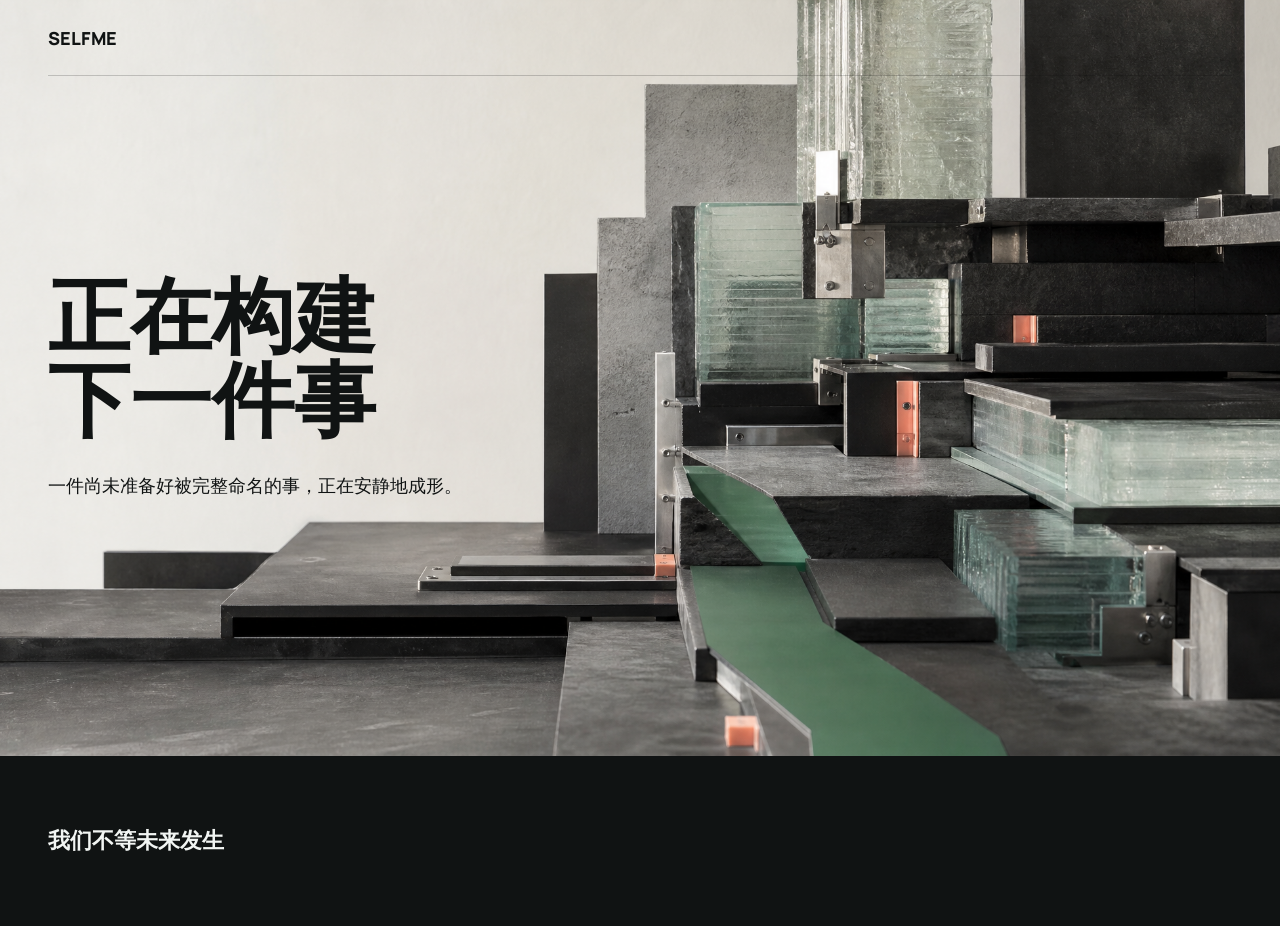
==== index.html @ 05480973 "chore: replace legacy site with construction page" ====
<!doctype html>
<html lang="zh-CN">
<head>
  <meta charset="utf-8">
  <meta name="viewport" content="width=device-width, initial-scale=1">
  <meta name="theme-color" content="#101313">
  <meta name="description" content="SelfMe is in motion.">
  <title>SELFME</title>
  <link rel="icon" type="image/svg+xml" href="favicon.svg">
  <link rel="preconnect" href="https://fonts.googleapis.com">
  <link rel="preconnect" href="https://fonts.gstatic.com" crossorigin>
  <link href="https://fonts.googleapis.com/css2?family=IBM+Plex+Mono:wght@400;500&amp;family=Manrope:wght@400;500;600;700;800&amp;display=swap" rel="stylesheet">
  <link rel="stylesheet" href="style.css">
</head>
<body>
  <main>
    <section class="hero" aria-labelledby="hero-title">
      <img class="hero-visual" src="assets/selfme-engineered-field.png" alt="" aria-hidden="true" fetchpriority="high">

      <header class="site-header">
        <a class="wordmark" href="/" aria-label="SelfMe 首页">SELFME</a>
      </header>

      <div class="hero-copy">
        <h1 id="hero-title">正在构建<br>下一件事</h1>
        <p class="statement">一件尚未准备好被完整命名的事，正在安静地成形。</p>
      </div>
    </section>

    <section class="continuation" aria-label="状态说明">
      <p>我们不等未来发生</p>
    </section>
  </main>
</body>
</html>
---- style.css ----
:root {
  --ink: #101313;
  --paper: #f2f5f3;
  --green: #20a67a;
  --coral: #ef654a;
  --line-dark: rgba(16, 19, 19, 0.2);
}

* {
  box-sizing: border-box;
}

html {
  background: var(--paper);
  scroll-behavior: smooth;
}

body {
  min-width: 320px;
  margin: 0;
  color: var(--ink);
  background: var(--paper);
  font-family: "Manrope", "PingFang SC", "Hiragino Sans GB", "Microsoft YaHei", system-ui, sans-serif;
  letter-spacing: 0;
}

a {
  color: inherit;
  text-decoration: none;
}

a:focus-visible {
  outline: 2px solid var(--green);
  outline-offset: 4px;
}

.hero {
  position: relative;
  isolation: isolate;
  display: grid;
  grid-template-rows: auto 1fr;
  min-height: 84svh;
  overflow: hidden;
  background: var(--paper);
}

.hero-visual {
  position: absolute;
  z-index: -1;
  inset: 0;
  width: 100%;
  height: 100%;
  object-fit: cover;
  object-position: center;
}

.site-header,
.hero-copy {
  width: min(1440px, calc(100% - 96px));
  margin: 0 auto;
}

.site-header {
  display: flex;
  align-items: center;
  justify-content: space-between;
  gap: 24px;
  min-height: 76px;
  border-bottom: 1px solid var(--line-dark);
}

.wordmark {
  font-size: 18px;
  font-weight: 800;
  line-height: 1;
  letter-spacing: 0;
}

.continuation {
  font-family: "IBM Plex Mono", "SFMono-Regular", Consolas, monospace;
  font-size: 11px;
  font-weight: 500;
  line-height: 1.4;
  letter-spacing: 0;
}

.hero-copy {
  align-self: center;
  width: min(580px, calc(100% - 96px));
  margin: 0;
  margin-left: max(48px, calc((100% - 1440px) / 2));
  padding: 72px 0 52px;
  transform: translateY(-40px);
}

h1 {
  max-width: 660px;
  margin: 0;
  font-size: 82px;
  font-weight: 800;
  line-height: 1.03;
  letter-spacing: 0;
}

.statement {
  max-width: 560px;
  margin: 30px 0 0;
  font-size: 18px;
  font-weight: 500;
  line-height: 1.65;
  white-space: nowrap;
}

.continuation {
  display: flex;
  align-items: center;
  width: 100%;
  min-height: 170px;
  padding: 38px max(48px, calc((100% - 1440px) / 2));
  color: var(--paper);
  background: var(--ink);
}

.continuation p {
  margin: 0;
}

.continuation p:last-child {
  max-width: 420px;
  font-family: "Manrope", "PingFang SC", "Hiragino Sans GB", "Microsoft YaHei", system-ui, sans-serif;
  font-size: 22px;
  font-weight: 600;
  line-height: 1.35;
}

@media (max-width: 920px) {
  .site-header,
  .hero-copy {
    width: min(100% - 56px, 1440px);
  }

  .hero-copy {
    width: min(580px, calc(100% - 56px));
    margin-left: 28px;
    transform: translateY(-32px);
  }

  .statement {
    max-width: 420px;
    white-space: normal;
  }

  h1 {
    font-size: 64px;
  }
}

@media (max-width: 640px) {
  .hero {
    min-height: 82svh;
  }

  .hero-visual {
    object-position: 22% center;
  }

  .site-header,
  .hero-copy {
    width: min(100% - 40px, 1440px);
  }

  .site-header {
    min-height: 64px;
  }

  .wordmark {
    font-size: 16px;
  }

  .continuation {
    font-size: 10px;
  }

  .hero-copy {
    width: calc(100% - 40px);
    margin-left: 20px;
    padding: 44px 0 36px;
    transform: translateY(-24px);
  }

  h1 {
    font-size: 47px;
    line-height: 1.08;
  }

  .statement {
    max-width: 250px;
    margin-top: 22px;
    font-size: 16px;
    line-height: 1.65;
  }

  .continuation {
    min-height: 142px;
    padding: 28px 20px;
  }

  .continuation p:last-child {
    font-size: 19px;
  }

}

@media (prefers-reduced-motion: reduce) {
  html {
    scroll-behavior: auto;
  }
}
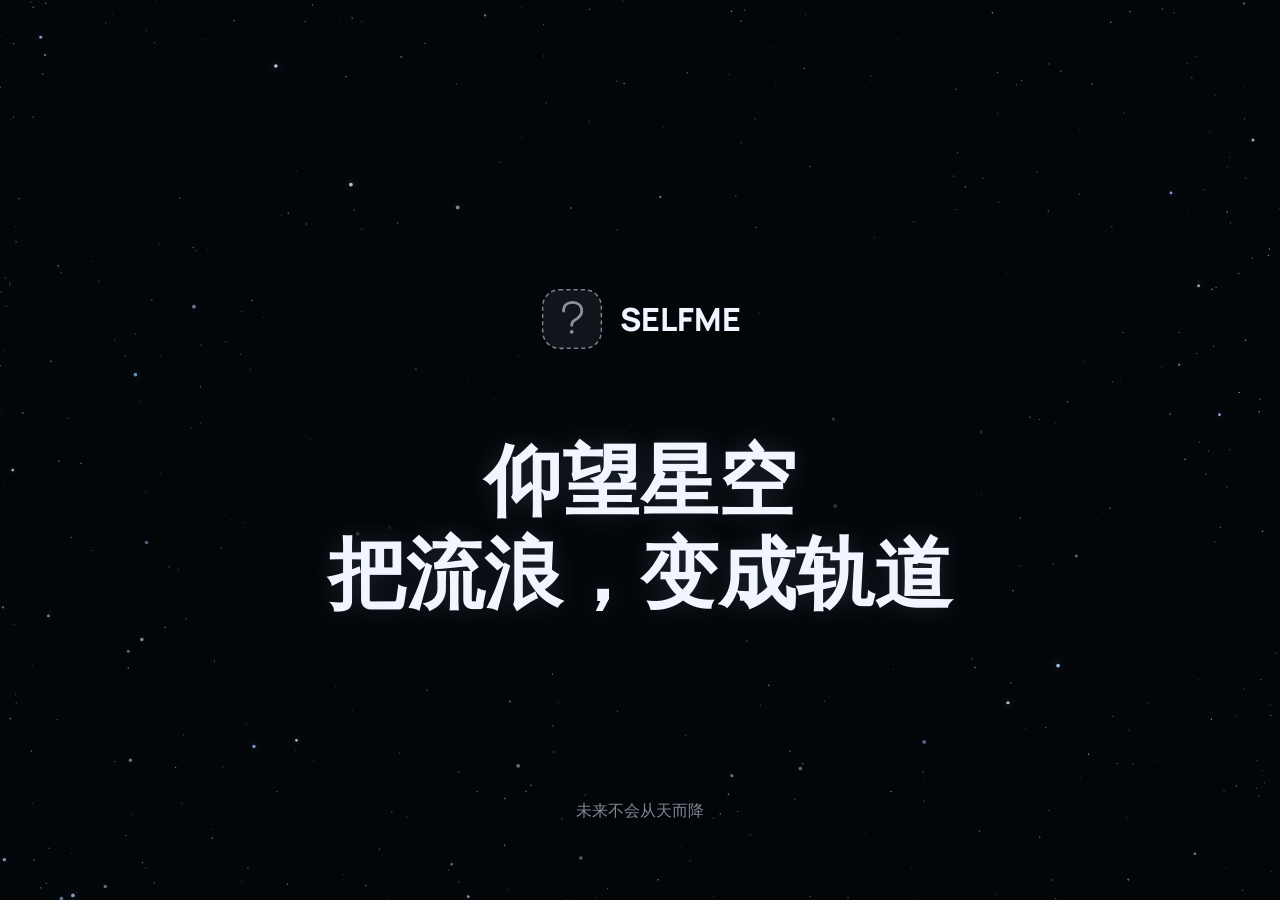
==== commit 973a6256: "Refresh SelfMe starfield landing page" ====
--- a/index.html
+++ b/index.html
@@ -3,8 +3,8 @@
 <head>
   <meta charset="utf-8">
   <meta name="viewport" content="width=device-width, initial-scale=1">
-  <meta name="theme-color" content="#101313">
-  <meta name="description" content="SelfMe is in motion.">
+  <meta name="theme-color" content="#030609">
+  <meta name="description" content="SelfMe is building what comes next.">
   <title>SELFME</title>
   <link rel="icon" type="image/svg+xml" href="favicon.svg">
   <link rel="preconnect" href="https://fonts.googleapis.com">
@@ -13,23 +13,27 @@
   <link rel="stylesheet" href="style.css">
 </head>
 <body>
-  <main>
+  <main class="space-page">
+    <div class="space-scene" aria-hidden="true">
+      <canvas class="star-canvas"></canvas>
+    </div>
+
     <section class="hero" aria-labelledby="hero-title">
-      <img class="hero-visual" src="assets/selfme-engineered-field.png" alt="" aria-hidden="true" fetchpriority="high">
+      <div class="hero-copy">
+        <div class="brand-lockup">
+          <img class="brand-mark" src="assets/selfme-logo.svg" alt="" aria-hidden="true">
+          <span>SELFME</span>
+        </div>
 
-      <header class="site-header">
-        <a class="wordmark" href="/" aria-label="SelfMe 首页">SELFME</a>
-      </header>
-
-      <div class="hero-copy">
-        <h1 id="hero-title">正在构建<br>下一件事</h1>
-        <p class="statement">一件尚未准备好被完整命名的事，正在安静地成形。</p>
+        <h1 id="hero-title">
+          <span>仰望星空</span>
+          <span>把流浪，变成轨道</span>
+        </h1>
       </div>
-    </section>
-
-    <section class="continuation" aria-label="状态说明">
-      <p>我们不等未来发生</p>
+      <p class="statement">未来不会从天而降</p>
     </section>
   </main>
+
+  <script src="script.js" defer></script>
 </body>
 </html>
--- a/style.css
+++ b/style.css
@@ -1,218 +1,195 @@
 :root {
-  --ink: #101313;
-  --paper: #f2f5f3;
-  --green: #20a67a;
-  --coral: #ef654a;
-  --line-dark: rgba(16, 19, 19, 0.2);
+  color-scheme: dark;
+  --space: #030609;
+  --starlight: #f0f5ff;
+  --copy: rgba(233, 241, 255, 0.82);
+  --soft-copy: rgba(214, 228, 248, 0.58);
 }
 
 * {
   box-sizing: border-box;
 }
 
+html,
+body {
+  min-height: 100%;
+}
+
 html {
-  background: var(--paper);
-  scroll-behavior: smooth;
+  background: var(--space);
 }
 
 body {
   min-width: 320px;
   margin: 0;
-  color: var(--ink);
-  background: var(--paper);
+  overflow: hidden;
+  color: var(--starlight);
+  background: var(--space);
   font-family: "Manrope", "PingFang SC", "Hiragino Sans GB", "Microsoft YaHei", system-ui, sans-serif;
   letter-spacing: 0;
+  -webkit-touch-callout: none;
+  -webkit-user-select: none;
+  user-select: none;
 }
 
-a {
-  color: inherit;
-  text-decoration: none;
+.space-page {
+  position: relative;
+  isolation: isolate;
+  display: grid;
+  min-height: 100svh;
+  min-height: 100dvh;
+  overflow: hidden;
+  background: var(--space);
 }
 
-a:focus-visible {
-  outline: 2px solid var(--green);
-  outline-offset: 4px;
+.space-scene {
+  position: absolute;
+  z-index: 0;
+  inset: 0;
+  overflow: hidden;
+  pointer-events: none;
+  background: var(--space);
+}
+
+.star-canvas {
+  position: absolute;
+  inset: 0;
+  width: 100%;
+  height: 100%;
+}
+
+.star-canvas {
+  display: block;
 }
 
 .hero {
   position: relative;
-  isolation: isolate;
+  z-index: 1;
   display: grid;
-  grid-template-rows: auto 1fr;
-  min-height: 84svh;
-  overflow: hidden;
-  background: var(--paper);
+  place-items: center;
+  width: 100%;
+  min-height: 100svh;
+  min-height: 100dvh;
+  padding: 40px 48px;
 }
 
-.hero-visual {
-  position: absolute;
-  z-index: -1;
-  inset: 0;
-  width: 100%;
-  height: 100%;
-  object-fit: cover;
-  object-position: center;
+.hero-copy {
+  width: min(100%, 900px);
+  padding: 0;
+  text-align: center;
 }
 
-.site-header,
-.hero-copy {
-  width: min(1440px, calc(100% - 96px));
-  margin: 0 auto;
-}
-
-.site-header {
-  display: flex;
+.brand-lockup {
+  display: inline-flex;
   align-items: center;
-  justify-content: space-between;
-  gap: 24px;
-  min-height: 76px;
-  border-bottom: 1px solid var(--line-dark);
-}
-
-.wordmark {
-  font-size: 18px;
+  gap: 16px;
+  margin-bottom: 86px;
+  color: var(--starlight);
+  font-size: 32px;
   font-weight: 800;
   line-height: 1;
   letter-spacing: 0;
 }
 
-.continuation {
-  font-family: "IBM Plex Mono", "SFMono-Regular", Consolas, monospace;
-  font-size: 11px;
-  font-weight: 500;
-  line-height: 1.4;
-  letter-spacing: 0;
-}
-
-.hero-copy {
-  align-self: center;
-  width: min(580px, calc(100% - 96px));
-  margin: 0;
-  margin-left: max(48px, calc((100% - 1440px) / 2));
-  padding: 72px 0 52px;
-  transform: translateY(-40px);
+.brand-mark {
+  display: block;
+  width: 64px;
+  height: auto;
+  -webkit-user-drag: none;
 }
 
 h1 {
-  max-width: 660px;
   margin: 0;
-  font-size: 82px;
-  font-weight: 800;
-  line-height: 1.03;
+  color: var(--starlight);
+  font-size: 78px;
+  font-weight: 700;
+  line-height: 1.07;
   letter-spacing: 0;
+  text-wrap: balance;
+  text-shadow: 0 0 24px rgba(185, 214, 255, 0.16);
+}
+
+h1 span {
+  display: block;
+}
+
+h1 span + span {
+  margin-top: 10px;
 }
 
 .statement {
-  max-width: 560px;
-  margin: 30px 0 0;
-  font-size: 18px;
+  position: absolute;
+  right: 48px;
+  bottom: calc(78px + env(safe-area-inset-bottom, 0px));
+  left: 48px;
+  margin: 0;
+  color: var(--soft-copy);
+  font-size: 16px;
   font-weight: 500;
-  line-height: 1.65;
-  white-space: nowrap;
-}
-
-.continuation {
-  display: flex;
-  align-items: center;
-  width: 100%;
-  min-height: 170px;
-  padding: 38px max(48px, calc((100% - 1440px) / 2));
-  color: var(--paper);
-  background: var(--ink);
-}
-
-.continuation p {
-  margin: 0;
-}
-
-.continuation p:last-child {
-  max-width: 420px;
-  font-family: "Manrope", "PingFang SC", "Hiragino Sans GB", "Microsoft YaHei", system-ui, sans-serif;
-  font-size: 22px;
-  font-weight: 600;
-  line-height: 1.35;
+  line-height: 1.5;
+  letter-spacing: 0;
+  text-align: center;
 }
 
 @media (max-width: 920px) {
-  .site-header,
-  .hero-copy {
-    width: min(100% - 56px, 1440px);
+  .hero {
+    padding: 36px 28px;
   }
 
-  .hero-copy {
-    width: min(580px, calc(100% - 56px));
-    margin-left: 28px;
-    transform: translateY(-32px);
+  .brand-lockup {
+    gap: 14px;
+    margin-bottom: 72px;
+    font-size: 29px;
   }
 
-  .statement {
-    max-width: 420px;
-    white-space: normal;
+  .brand-mark {
+    width: 60px;
   }
 
   h1 {
     font-size: 64px;
   }
+
+  .statement {
+    right: 28px;
+    bottom: calc(60px + env(safe-area-inset-bottom, 0px));
+    left: 28px;
+  }
 }
 
 @media (max-width: 640px) {
   .hero {
-    min-height: 82svh;
-  }
-
-  .hero-visual {
-    object-position: 22% center;
-  }
-
-  .site-header,
-  .hero-copy {
-    width: min(100% - 40px, 1440px);
-  }
-
-  .site-header {
-    min-height: 64px;
-  }
-
-  .wordmark {
-    font-size: 16px;
-  }
-
-  .continuation {
-    font-size: 10px;
+    padding: 28px 20px;
   }
 
   .hero-copy {
-    width: calc(100% - 40px);
-    margin-left: 20px;
-    padding: 44px 0 36px;
-    transform: translateY(-24px);
+    padding: 0;
+  }
+
+  .brand-lockup {
+    gap: 13px;
+    margin-bottom: 58px;
+    font-size: 26px;
+  }
+
+  .brand-mark {
+    width: 54px;
   }
 
   h1 {
-    font-size: 47px;
-    line-height: 1.08;
+    font-size: 46px;
+    line-height: 1.12;
+  }
+
+  h1 span + span {
+    margin-top: 12px;
   }
 
   .statement {
-    max-width: 250px;
-    margin-top: 22px;
-    font-size: 16px;
-    line-height: 1.65;
-  }
-
-  .continuation {
-    min-height: 142px;
-    padding: 28px 20px;
-  }
-
-  .continuation p:last-child {
-    font-size: 19px;
+    right: 20px;
+    bottom: calc(34px + env(safe-area-inset-bottom, 0px));
+    left: 20px;
+    font-size: 15px;
   }
 
 }
-
-@media (prefers-reduced-motion: reduce) {
-  html {
-    scroll-behavior: auto;
-  }
-}
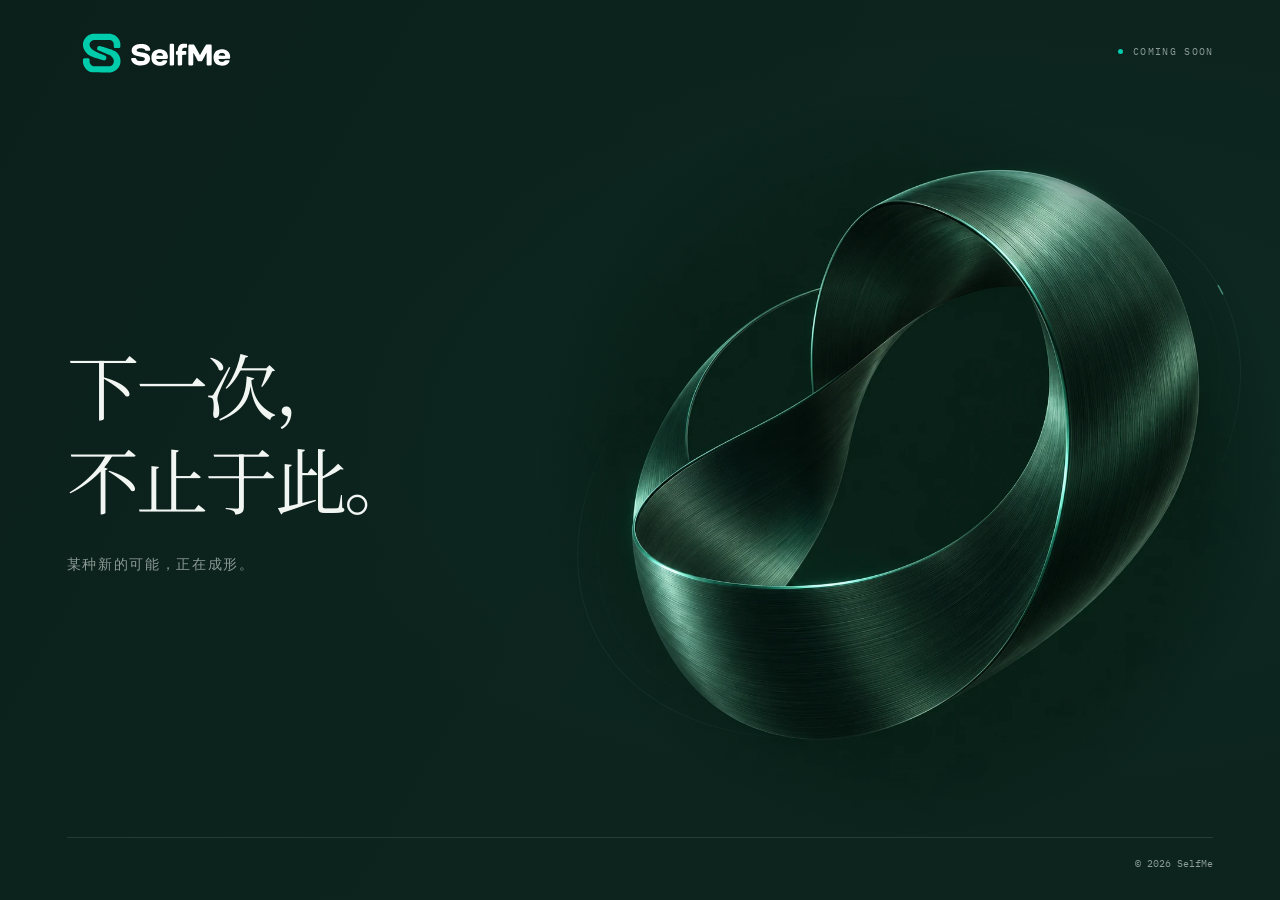
==== commit 2d75a52e: "Redesign SelfMe teaser and streamline public assets" ====
--- a/index.html
+++ b/index.html
@@ -2,36 +2,69 @@
 <html lang="zh-CN">
 <head>
   <meta charset="utf-8">
-  <meta name="viewport" content="width=device-width, initial-scale=1">
-  <meta name="theme-color" content="#030609">
-  <meta name="description" content="SelfMe is building what comes next.">
-  <title>SELFME</title>
-  <link rel="icon" type="image/svg+xml" href="favicon.svg">
+  <meta name="viewport" content="width=device-width, initial-scale=1, viewport-fit=cover">
+  <meta name="theme-color" content="#0D241E">
+  <meta name="color-scheme" content="dark">
+  <meta name="description" content="下一次，不止于此。某种新的可能，正在成形。SelfMe，即将发生。">
+  <title>SelfMe · 下一次，不止于此</title>
+  <link rel="canonical" href="https://selfme.ai/">
+  <link rel="icon" href="assets/favicon.svg" type="image/svg+xml">
+  <link rel="icon" href="assets/favicon.ico" sizes="any">
+  <link rel="apple-touch-icon" href="assets/apple-touch-icon.png">
+  <link rel="mask-icon" href="assets/safari-pinned-tab.svg" color="#008C77">
+  <link rel="manifest" href="site.webmanifest">
+  <meta property="og:type" content="website">
+  <meta property="og:site_name" content="SelfMe">
+  <meta property="og:title" content="SelfMe · 下一次，不止于此">
+  <meta property="og:description" content="某种新的可能，正在成形。">
+  <meta property="og:url" content="https://selfme.ai/">
+  <meta property="og:image" content="https://selfme.ai/assets/selfme-og-dark.png">
+  <meta property="og:image:width" content="1200">
+  <meta property="og:image:height" content="630">
+  <meta property="og:image:alt" content="SelfMe">
+  <meta name="twitter:card" content="summary_large_image">
+  <meta name="twitter:title" content="SelfMe · 下一次，不止于此">
+  <meta name="twitter:description" content="某种新的可能，正在成形。">
+  <meta name="twitter:image" content="https://selfme.ai/assets/selfme-og-dark.png">
   <link rel="preconnect" href="https://fonts.googleapis.com">
   <link rel="preconnect" href="https://fonts.gstatic.com" crossorigin>
-  <link href="https://fonts.googleapis.com/css2?family=IBM+Plex+Mono:wght@400;500&amp;family=Manrope:wght@400;500;600;700;800&amp;display=swap" rel="stylesheet">
+  <link href="https://fonts.googleapis.com/css2?family=IBM+Plex+Mono:wght@400;500&amp;family=Noto+Serif+SC:wght@400;500&amp;display=swap" rel="stylesheet">
+  <link rel="preload" href="assets/evolution-loop.webp" as="image" fetchpriority="high">
   <link rel="stylesheet" href="style.css">
 </head>
 <body>
-  <main class="space-page">
-    <div class="space-scene" aria-hidden="true">
-      <canvas class="star-canvas"></canvas>
-    </div>
+  <main class="teaser">
+    <header class="page-header">
+      <img class="brand-lockup" src="assets/selfme-logo-wordmark-dark.svg" width="2172" height="724" alt="SelfMe">
+      <p class="status"><span class="status-dot" aria-hidden="true"></span><span lang="en">COMING SOON</span></p>
+    </header>
 
-    <section class="hero" aria-labelledby="hero-title">
+    <section class="hero" aria-labelledby="hero-title" aria-describedby="hero-description">
       <div class="hero-copy">
-        <div class="brand-lockup">
-          <img class="brand-mark" src="assets/selfme-logo.svg" alt="" aria-hidden="true">
-          <span>SELFME</span>
+        <h1 id="hero-title">
+          <span class="headline-line">下一次，</span>
+          <span class="headline-line">不止于此。</span>
+        </h1>
+        <p class="hero-description" id="hero-description">某种新的可能，正在成形。</p>
+      </div>
+
+      <div class="visual" aria-hidden="true">
+        <div class="visual-reveal">
+          <svg class="orbit-guides" viewBox="0 0 800 800" fill="none">
+            <ellipse class="orbit-guide" cx="400" cy="400" rx="365" ry="245" transform="rotate(-30 400 400)"></ellipse>
+            <ellipse class="orbit-guide orbit-guide-inner" cx="400" cy="400" rx="345" ry="220" transform="rotate(-30 400 400)"></ellipse>
+            <ellipse class="orbit-trace" cx="400" cy="400" rx="365" ry="245" transform="rotate(-30 400 400)" pathLength="100"></ellipse>
+          </svg>
+          <div class="visual-parallax">
+            <img class="loop-art" src="assets/evolution-loop.webp" width="1254" height="1254" alt="" decoding="async" fetchpriority="high">
+          </div>
         </div>
+      </div>
+    </section>
 
-        <h1 id="hero-title">
-          <span>仰望星空</span>
-          <span>把流浪，变成轨道</span>
-        </h1>
-      </div>
-      <p class="statement">未来不会从天而降</p>
-    </section>
+    <footer class="page-footer">
+      <p class="footer-signature" lang="en">© <span id="year">2026</span> SelfMe</p>
+    </footer>
   </main>
 
   <script src="script.js" defer></script>
--- a/style.css
+++ b/style.css
@@ -1,9 +1,13 @@
 :root {
   color-scheme: dark;
-  --space: #030609;
-  --starlight: #f0f5ff;
-  --copy: rgba(233, 241, 255, 0.82);
-  --soft-copy: rgba(214, 228, 248, 0.58);
+  --evergreen: #0d241e;
+  --jade: #00ccac;
+  --paper: #f2f6f3;
+  --muted: rgba(231, 242, 235, 0.58);
+  --hairline: rgba(205, 235, 218, 0.12);
+  --gutter: clamp(22px, 5.2vw, 88px);
+  --parallax-x: 0px;
+  --parallax-y: 0px;
 }
 
 * {
@@ -12,184 +16,323 @@
 
 html,
 body {
-  min-height: 100%;
-}
-
-html {
-  background: var(--space);
-}
-
-body {
-  min-width: 320px;
+  width: 100%;
+  height: 100%;
   margin: 0;
   overflow: hidden;
-  color: var(--starlight);
-  background: var(--space);
-  font-family: "Manrope", "PingFang SC", "Hiragino Sans GB", "Microsoft YaHei", system-ui, sans-serif;
-  letter-spacing: 0;
-  -webkit-touch-callout: none;
-  -webkit-user-select: none;
-  user-select: none;
-}
-
-.space-page {
+  background: var(--evergreen);
+}
+
+body {
+  color: var(--paper);
+  font-family: "PingFang SC", "Hiragino Sans GB", "Microsoft YaHei", sans-serif;
+  -webkit-font-smoothing: antialiased;
+}
+
+.teaser {
   position: relative;
   isolation: isolate;
   display: grid;
-  min-height: 100svh;
-  min-height: 100dvh;
+  grid-template-columns: minmax(0, 1fr);
+  grid-template-rows: auto minmax(0, 1fr) auto;
+  row-gap: 14px;
+  width: 100%;
+  height: 100vh;
+  height: 100svh;
+  height: 100dvh;
+  padding: max(22px, env(safe-area-inset-top, 0px)) max(var(--gutter), env(safe-area-inset-right, 0px)) calc(28px + env(safe-area-inset-bottom, 0px)) max(var(--gutter), env(safe-area-inset-left, 0px));
   overflow: hidden;
-  background: var(--space);
-}
-
-.space-scene {
+  background: var(--evergreen);
+}
+
+.teaser::before {
   position: absolute;
-  z-index: 0;
+  z-index: -1;
   inset: 0;
-  overflow: hidden;
+  background: radial-gradient(ellipse at 76% 46%, rgba(0, 204, 172, 0.035), transparent 58%), linear-gradient(120deg, rgba(4, 15, 11, 0.2), transparent 60%);
+  content: "";
   pointer-events: none;
-  background: var(--space);
-}
-
-.star-canvas {
-  position: absolute;
-  inset: 0;
-  width: 100%;
-  height: 100%;
-}
-
-.star-canvas {
+}
+
+.page-header,
+.page-footer {
+  position: relative;
+  z-index: 2;
+  display: flex;
+  align-items: center;
+  justify-content: space-between;
+  width: 100%;
+  max-width: 1440px;
+  margin-inline: auto;
+}
+
+.page-header {
+  animation: reveal 900ms ease both;
+}
+
+.brand-lockup {
   display: block;
+  width: 178px;
+  height: auto;
+  flex-shrink: 0;
+}
+
+.status {
+  display: flex;
+  align-items: center;
+  gap: 10px;
+  margin: 0;
+  color: var(--muted);
+  font-family: "IBM Plex Mono", monospace;
+  font-size: 10px;
+  font-weight: 400;
+  letter-spacing: 0.13em;
+  white-space: nowrap;
+}
+
+.status-dot {
+  width: 5px;
+  height: 5px;
+  border-radius: 50%;
+  background: var(--jade);
 }
 
 .hero {
   position: relative;
-  z-index: 1;
   display: grid;
-  place-items: center;
-  width: 100%;
-  min-height: 100svh;
-  min-height: 100dvh;
-  padding: 40px 48px;
+  grid-template-columns: minmax(0, 0.94fr) minmax(0, 1.06fr);
+  align-items: center;
+  width: 100%;
+  max-width: 1440px;
+  min-height: 0;
+  margin-inline: auto;
 }
 
 .hero-copy {
-  width: min(100%, 900px);
-  padding: 0;
-  text-align: center;
-}
-
-.brand-lockup {
-  display: inline-flex;
-  align-items: center;
-  gap: 16px;
-  margin-bottom: 86px;
-  color: var(--starlight);
-  font-size: 32px;
-  font-weight: 800;
-  line-height: 1;
-  letter-spacing: 0;
-}
-
-.brand-mark {
-  display: block;
-  width: 64px;
-  height: auto;
-  -webkit-user-drag: none;
+  position: relative;
+  z-index: 2;
+  min-width: 0;
+  padding-bottom: 14px;
 }
 
 h1 {
   margin: 0;
-  color: var(--starlight);
-  font-size: 78px;
-  font-weight: 700;
-  line-height: 1.07;
-  letter-spacing: 0;
-  text-wrap: balance;
-  text-shadow: 0 0 24px rgba(185, 214, 255, 0.16);
-}
-
-h1 span {
+  font-family: "Noto Serif SC", "Songti SC", "STSong", serif;
+  font-size: clamp(48px, 5.65vw, 88px);
+  font-weight: 400;
+  line-height: 1.3;
+  letter-spacing: -0.035em;
+}
+
+.headline-line {
   display: block;
-}
-
-h1 span + span {
-  margin-top: 10px;
-}
-
-.statement {
+  white-space: nowrap;
+  animation: copy-reveal 1100ms cubic-bezier(0.22, 1, 0.36, 1) both;
+}
+
+.headline-line:first-child {
+  animation-delay: 120ms;
+}
+
+.headline-line + .headline-line {
+  animation-delay: 260ms;
+}
+
+.hero-description {
+  margin: 27px 0 0;
+  color: var(--muted);
+  font-size: clamp(14px, 1.1vw, 17px);
+  font-weight: 400;
+  line-height: 1.8;
+  letter-spacing: 0.12em;
+  animation: copy-reveal 1100ms 460ms cubic-bezier(0.22, 1, 0.36, 1) both;
+}
+
+.visual {
+  position: relative;
+  justify-self: center;
+  width: min(58vw, 82vh, 800px);
+  width: min(58vw, 82dvh, 800px);
+  height: min(58vw, 82vh, 800px);
+  height: min(58vw, 82dvh, 800px);
+  max-height: 100%;
+  min-height: 0;
+  pointer-events: none;
+}
+
+.visual-reveal,
+.visual-parallax {
+  position: relative;
+  width: 100%;
+  height: 100%;
+}
+
+.visual-reveal {
+  animation: sculpture-reveal 1800ms 100ms cubic-bezier(0.22, 1, 0.36, 1) both;
+}
+
+.visual-parallax {
+  transform: translate3d(var(--parallax-x), var(--parallax-y), 0);
+  transition: transform 800ms cubic-bezier(0.22, 1, 0.36, 1);
+}
+
+.loop-art {
+  position: relative;
+  display: block;
+  width: 100%;
+  height: 100%;
+  object-fit: contain;
+  -webkit-mask-image: radial-gradient(ellipse closest-side, #000 78%, transparent 100%);
+  mask-image: radial-gradient(ellipse closest-side, #000 78%, transparent 100%);
+  animation: sculpture-drift 18s ease-in-out infinite alternate;
+}
+
+.orbit-guides {
   position: absolute;
-  right: 48px;
-  bottom: calc(78px + env(safe-area-inset-bottom, 0px));
-  left: 48px;
+  inset: -3%;
+  width: 106%;
+  height: 106%;
+  overflow: visible;
+}
+
+.orbit-guide {
+  stroke: rgba(113, 197, 162, 0.15);
+  stroke-width: 0.65;
+}
+
+.orbit-guide-inner {
+  stroke-opacity: 0.45;
+}
+
+.orbit-trace {
+  stroke: rgba(116, 227, 184, 0.65);
+  stroke-width: 1.4;
+  stroke-linecap: round;
+  stroke-dasharray: 0.5 99.5;
+  animation: orbit 30s linear infinite;
+}
+
+.page-footer {
+  justify-content: flex-end;
+  min-height: 35px;
+  padding-top: 17px;
+  border-top: 1px solid var(--hairline);
+  animation: reveal 1200ms 650ms ease both;
+}
+
+.footer-signature {
   margin: 0;
-  color: var(--soft-copy);
-  font-size: 16px;
-  font-weight: 500;
+  color: var(--muted);
+  font-family: "IBM Plex Mono", monospace;
+  font-size: 10px;
   line-height: 1.5;
-  letter-spacing: 0;
-  text-align: center;
-}
-
-@media (max-width: 920px) {
+}
+
+[data-motion="paused"] .loop-art,
+[data-motion="paused"] .orbit-trace {
+  animation-play-state: paused;
+}
+
+@keyframes reveal {
+  from { opacity: 0; }
+  to { opacity: 1; }
+}
+
+@keyframes copy-reveal {
+  from { opacity: 0; transform: translateY(16px); }
+  to { opacity: 1; transform: translateY(0); }
+}
+
+@keyframes sculpture-reveal {
+  from { opacity: 0; transform: translateY(12px) scale(0.97); }
+  to { opacity: 1; transform: translateY(0) scale(1); }
+}
+
+@keyframes sculpture-drift {
+  from { transform: translateY(-5px) rotate(-1deg); }
+  to { transform: translateY(5px) rotate(1deg); }
+}
+
+@keyframes orbit {
+  from { stroke-dashoffset: 100; }
+  to { stroke-dashoffset: 0; }
+}
+
+@media (min-width: 821px) and (max-height: 620px) {
+  .teaser {
+    row-gap: 10px;
+    padding-top: max(16px, env(safe-area-inset-top, 0px));
+    padding-bottom: calc(20px + env(safe-area-inset-bottom, 0px));
+  }
+
+  .brand-lockup { width: 150px; }
+  h1 { font-size: clamp(40px, 5vw, 64px); }
+  .hero-description { margin-top: 16px; font-size: 14px; }
+  .visual { width: min(55vw, 78dvh); height: min(55vw, 78dvh); }
+  .page-footer { min-height: 28px; padding-top: 12px; }
+}
+
+@media (max-width: 820px) {
+  .teaser {
+    row-gap: 12px;
+    padding-bottom: calc(22px + env(safe-area-inset-bottom, 0px));
+  }
+
+  .brand-lockup { width: 150px; }
+  .status { gap: 8px; font-size: 9px; letter-spacing: 0.1em; }
+
   .hero {
-    padding: 36px 28px;
-  }
-
-  .brand-lockup {
-    gap: 14px;
-    margin-bottom: 72px;
-    font-size: 29px;
-  }
-
-  .brand-mark {
-    width: 60px;
-  }
-
-  h1 {
-    font-size: 64px;
-  }
-
-  .statement {
-    right: 28px;
-    bottom: calc(60px + env(safe-area-inset-bottom, 0px));
-    left: 28px;
-  }
-}
-
-@media (max-width: 640px) {
-  .hero {
-    padding: 28px 20px;
-  }
-
-  .hero-copy {
-    padding: 0;
-  }
-
-  .brand-lockup {
-    gap: 13px;
-    margin-bottom: 58px;
-    font-size: 26px;
-  }
-
-  .brand-mark {
-    width: 54px;
-  }
-
-  h1 {
-    font-size: 46px;
-    line-height: 1.12;
-  }
-
-  h1 span + span {
-    margin-top: 12px;
-  }
-
-  .statement {
-    right: 20px;
-    bottom: calc(34px + env(safe-area-inset-bottom, 0px));
-    left: 20px;
-    font-size: 15px;
-  }
-
-}
+    grid-template-columns: minmax(0, 1fr);
+    grid-template-rows: auto minmax(0, 1fr);
+    padding-top: clamp(12px, 3vh, 32px);
+    padding-top: clamp(12px, 3dvh, 32px);
+  }
+
+  .hero-copy { padding-bottom: 0; }
+  h1 { font-size: clamp(38px, 11vw, 60px); line-height: 1.25; }
+  .hero-description { margin-top: 17px; font-size: 14px; }
+
+  .visual {
+    width: min(112vw, 48vh, 620px);
+    width: min(112vw, 48dvh, 620px);
+    height: min(112vw, 48vh, 620px);
+    height: min(112vw, 48dvh, 620px);
+  }
+
+  .page-footer { min-height: 31px; padding-top: 14px; }
+  .footer-signature { font-size: 9px; }
+}
+
+@media (max-width: 820px) and (max-height: 640px) {
+  .teaser { padding-top: max(14px, env(safe-area-inset-top, 0px)); row-gap: 8px; }
+  .brand-lockup { width: 138px; }
+  .hero { padding-top: 10px; }
+  h1 { font-size: clamp(34px, 10vw, 44px); }
+  .hero-description { margin-top: 12px; font-size: 13px; }
+  .page-footer { min-height: 27px; padding-top: 10px; }
+}
+
+@media (max-height: 500px) and (min-width: 540px) {
+  .teaser {
+    row-gap: 8px;
+    padding-top: max(12px, env(safe-area-inset-top, 0px));
+    padding-bottom: calc(14px + env(safe-area-inset-bottom, 0px));
+  }
+
+  .brand-lockup { width: 126px; }
+  .hero { grid-template-columns: minmax(0, 0.94fr) minmax(0, 1.06fr); grid-template-rows: minmax(0, 1fr); padding-top: 0; }
+  .hero-copy { padding-bottom: 0; }
+  h1 { font-size: clamp(28px, 8vh, 40px); font-size: clamp(28px, 8dvh, 40px); }
+  .hero-description { margin-top: 10px; font-size: 12px; }
+  .visual { width: min(52vw, 74dvh); height: min(52vw, 74dvh); }
+  .page-footer { min-height: 24px; padding-top: 8px; }
+}
+
+@media (prefers-reduced-motion: reduce) {
+  *,
+  *::before,
+  *::after {
+    animation: none !important;
+    transition: none !important;
+  }
+}
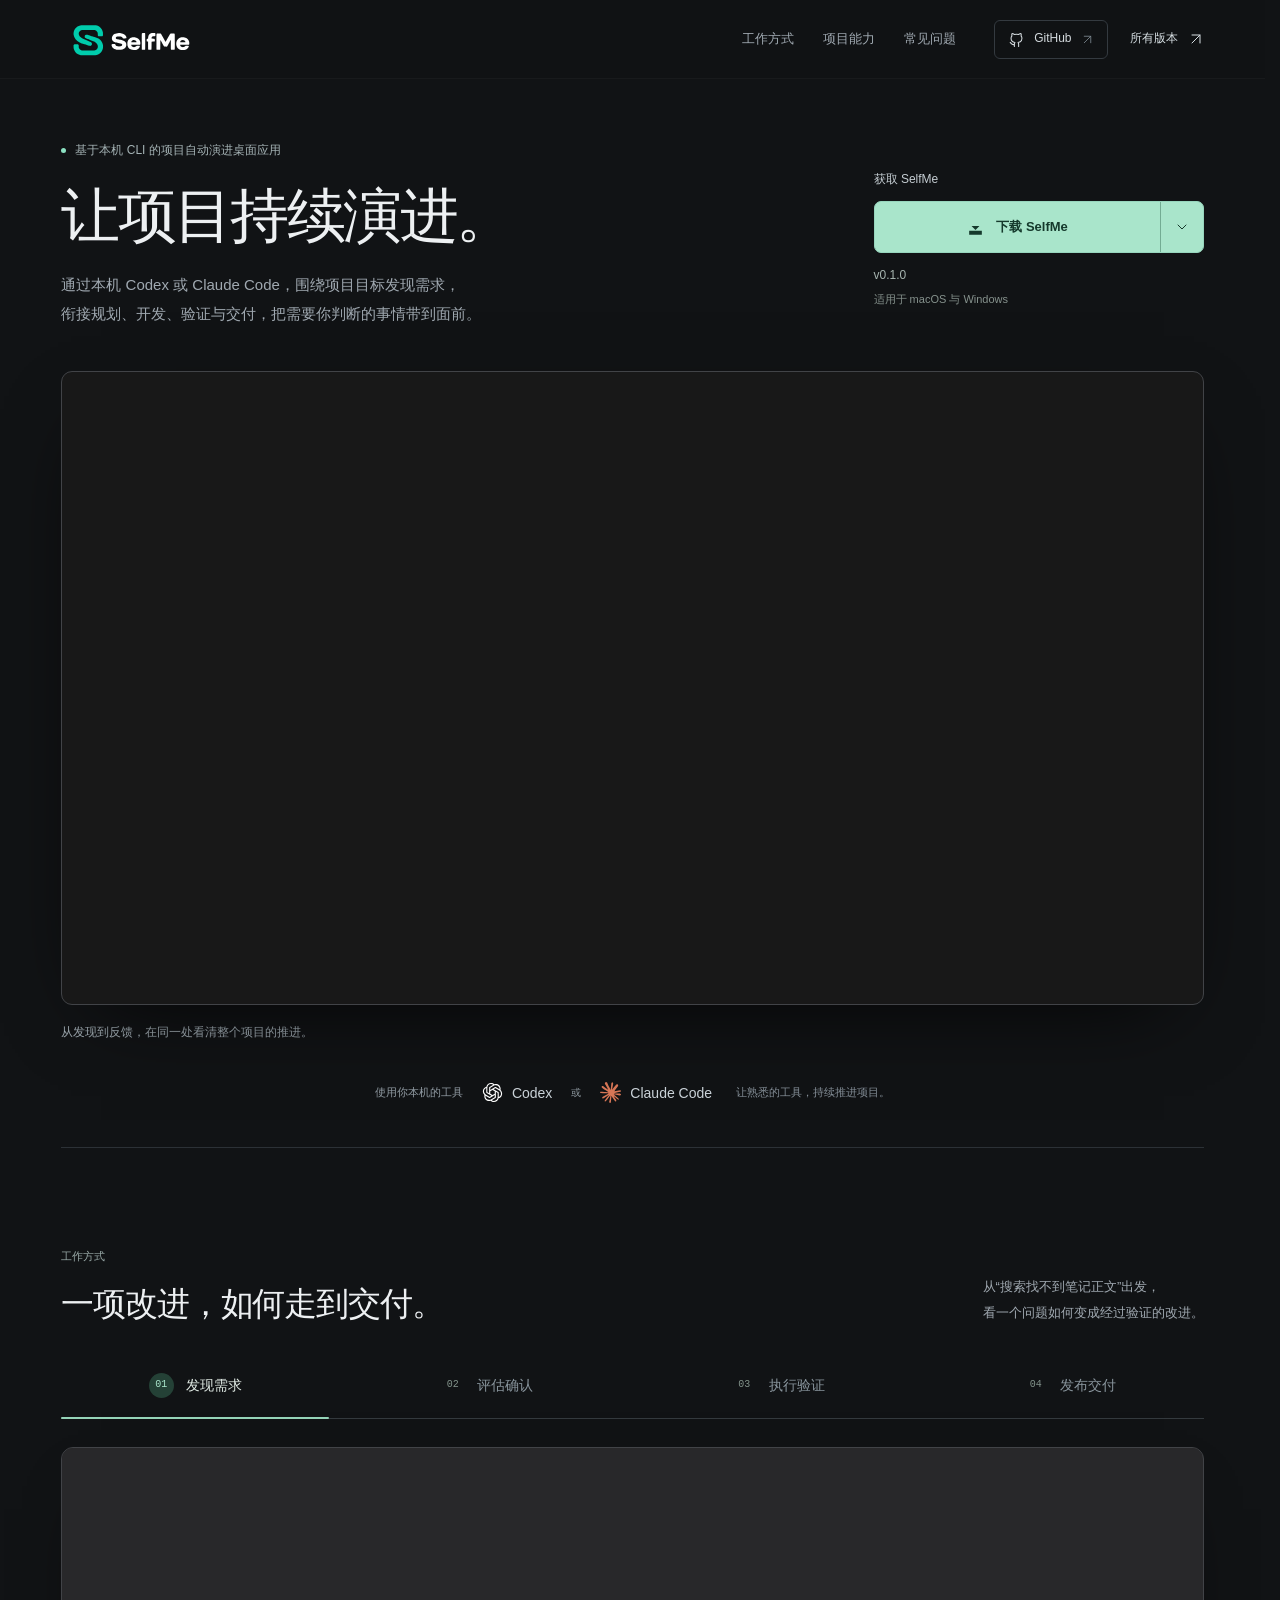
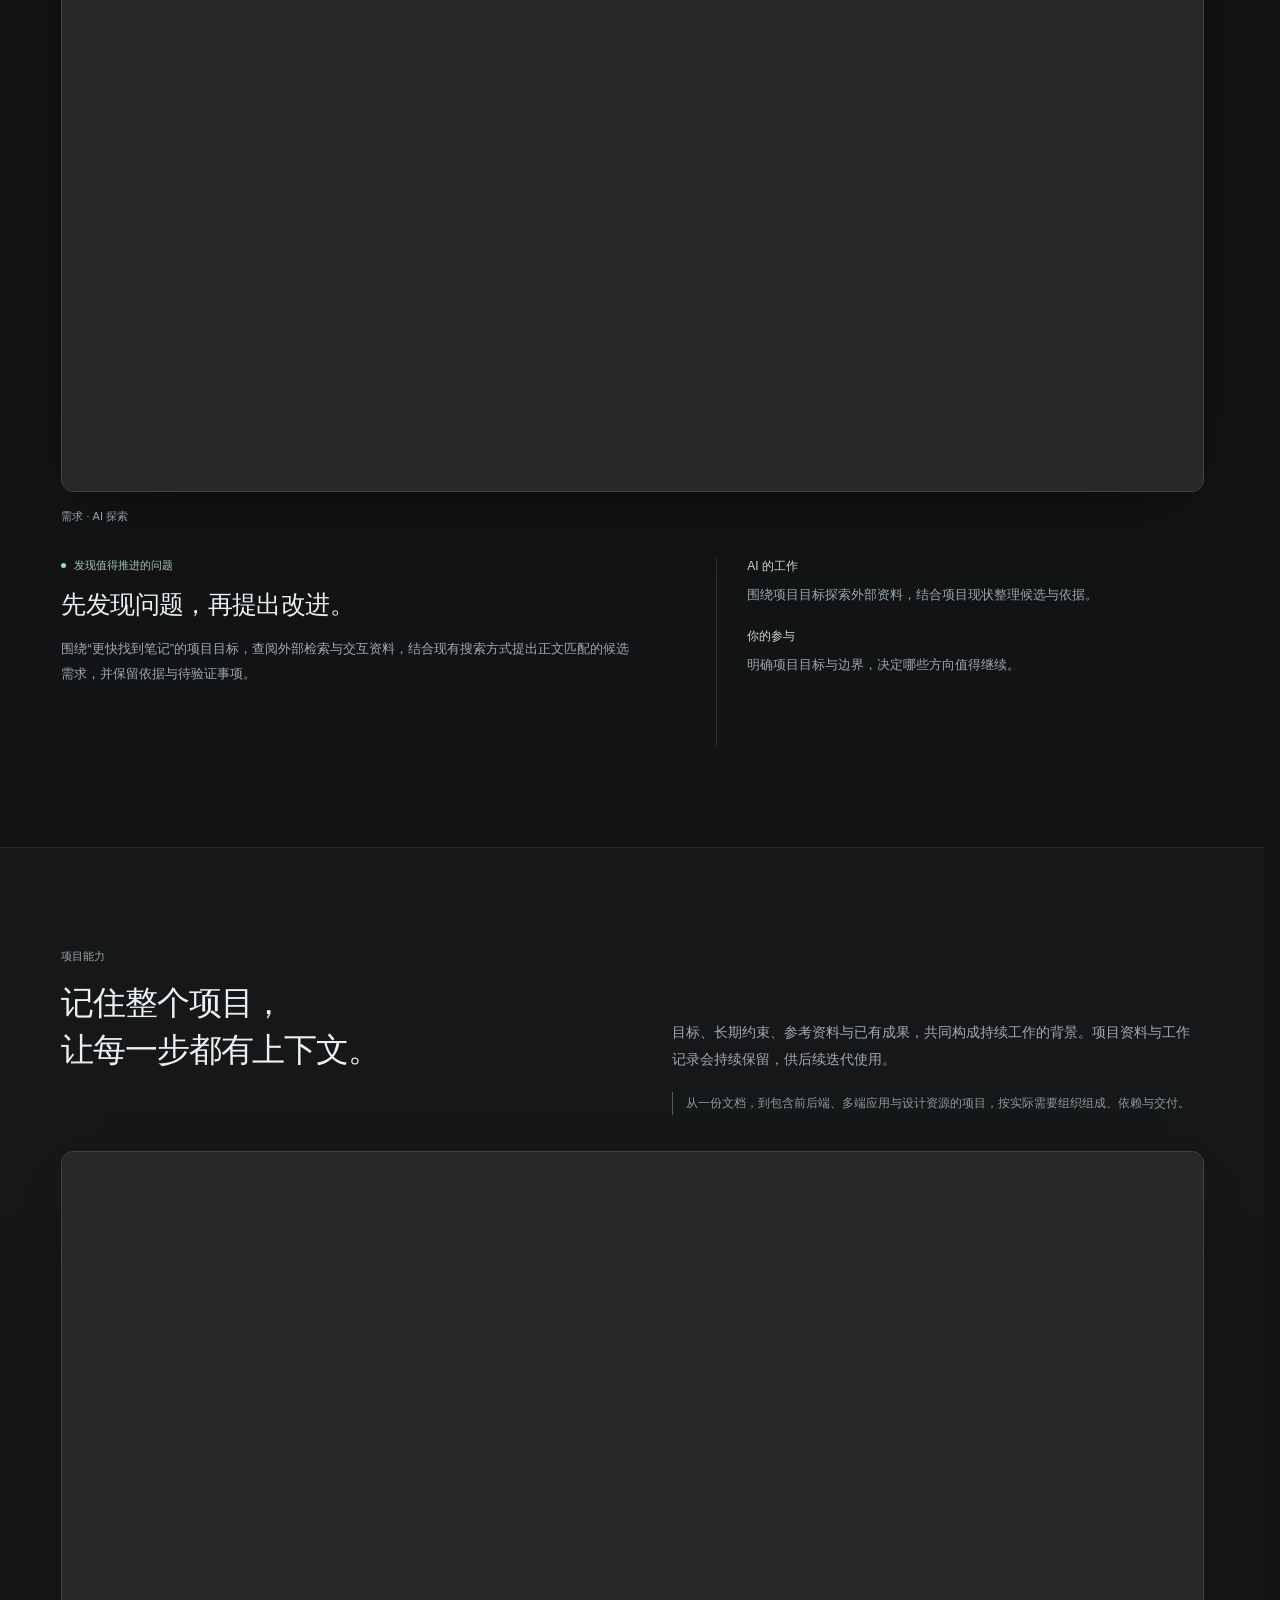
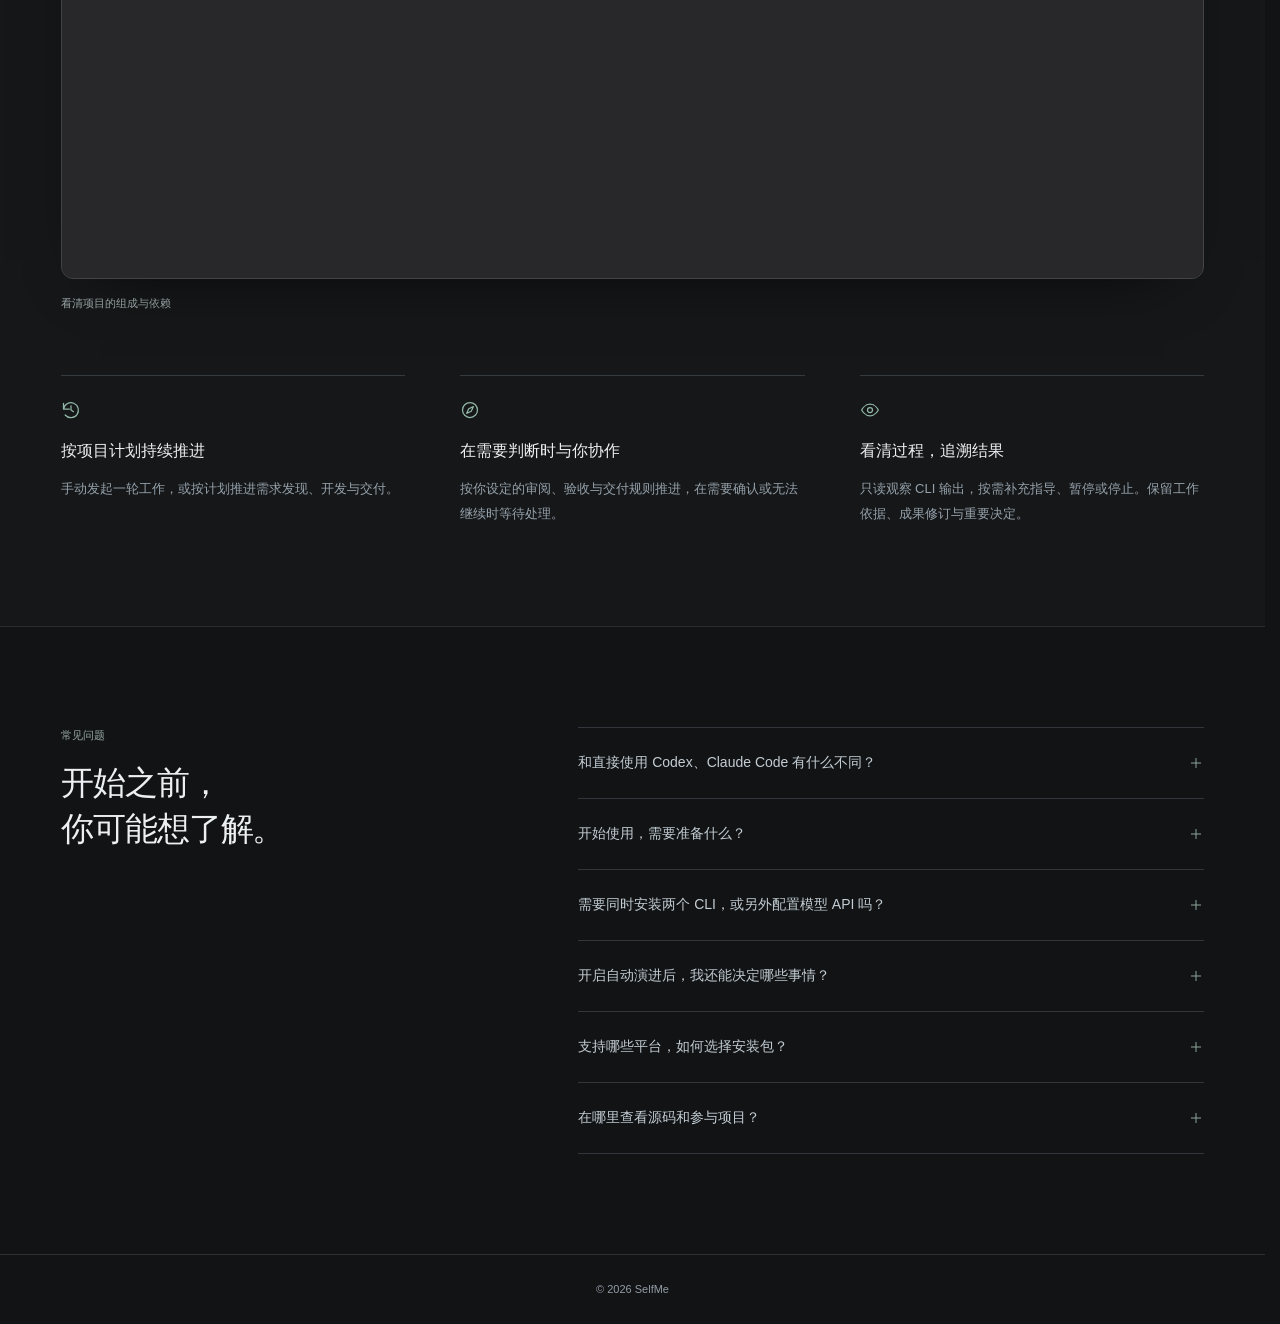
==== commit 0cb5b85b: "Publish SelfMe website with native UI previews" ====
--- a/index.html
+++ b/index.html
@@ -3,70 +3,136 @@
 <head>
   <meta charset="utf-8">
   <meta name="viewport" content="width=device-width, initial-scale=1, viewport-fit=cover">
-  <meta name="theme-color" content="#0D241E">
+  <meta name="theme-color" content="#111315">
   <meta name="color-scheme" content="dark">
-  <meta name="description" content="下一次，不止于此。某种新的可能，正在成形。SelfMe，即将发生。">
-  <title>SelfMe · 下一次，不止于此</title>
+  <meta name="description" content="SelfMe 是基于本机 Codex 或 Claude Code 的项目自动演进桌面应用。围绕项目目标发现需求，衔接规划、开发、验证与交付，在需要判断时与你协作。">
+  <title>SelfMe — 让项目持续演进。</title>
   <link rel="canonical" href="https://selfme.ai/">
   <link rel="icon" href="assets/favicon.svg" type="image/svg+xml">
   <link rel="icon" href="assets/favicon.ico" sizes="any">
   <link rel="apple-touch-icon" href="assets/apple-touch-icon.png">
   <link rel="mask-icon" href="assets/safari-pinned-tab.svg" color="#008C77">
-  <link rel="manifest" href="site.webmanifest">
   <meta property="og:type" content="website">
   <meta property="og:site_name" content="SelfMe">
-  <meta property="og:title" content="SelfMe · 下一次，不止于此">
-  <meta property="og:description" content="某种新的可能，正在成形。">
+  <meta property="og:title" content="SelfMe — 让项目持续演进。">
+  <meta property="og:description" content="通过本机 Codex 或 Claude Code，衔接需求发现、开发、验证与交付，把需要你判断的事情带到面前。">
   <meta property="og:url" content="https://selfme.ai/">
   <meta property="og:image" content="https://selfme.ai/assets/selfme-og-dark.png">
   <meta property="og:image:width" content="1200">
   <meta property="og:image:height" content="630">
   <meta property="og:image:alt" content="SelfMe">
   <meta name="twitter:card" content="summary_large_image">
-  <meta name="twitter:title" content="SelfMe · 下一次，不止于此">
-  <meta name="twitter:description" content="某种新的可能，正在成形。">
+  <meta name="twitter:title" content="SelfMe — 让项目持续演进。">
+  <meta name="twitter:description" content="基于本机 CLI 的项目自动演进桌面应用。">
   <meta name="twitter:image" content="https://selfme.ai/assets/selfme-og-dark.png">
-  <link rel="preconnect" href="https://fonts.googleapis.com">
-  <link rel="preconnect" href="https://fonts.gstatic.com" crossorigin>
-  <link href="https://fonts.googleapis.com/css2?family=IBM+Plex+Mono:wght@400;500&amp;family=Noto+Serif+SC:wght@400;500&amp;display=swap" rel="stylesheet">
-  <link rel="preload" href="assets/evolution-loop.webp" as="image" fetchpriority="high">
-  <link rel="stylesheet" href="style.css">
+  <link rel="stylesheet" href="styles/main.css">
+  <link rel="stylesheet" href="styles/showcase-host.css">
+  <script src="scripts/release.js" defer></script>
+  <script src="scripts/release-model.js" defer></script>
+  <script src="scripts/main.js" defer></script>
+  <script src="scripts/showcase-host.js" defer></script>
 </head>
-<body>
-  <main class="teaser">
-    <header class="page-header">
-      <img class="brand-lockup" src="assets/selfme-logo-wordmark-dark.svg" width="2172" height="724" alt="SelfMe">
-      <p class="status"><span class="status-dot" aria-hidden="true"></span><span lang="en">COMING SOON</span></p>
-    </header>
+<body id="top">
+<a class="skip-link" href="#main">跳到主要内容</a>
+<svg class="icon-definitions" xmlns="http://www.w3.org/2000/svg" aria-hidden="true">
+  <symbol id="i-up-right" viewBox="0 0 24 24"><path d="M6 18 18 6M6 6h12v12"/></symbol>
+  <symbol id="i-download" viewBox="0 0 24 24"><path d="M12 3v12m-5-5 5 5 5-5M4 16v5h16v-5"/></symbol>
+  <symbol id="i-close" viewBox="0 0 24 24"><path d="m6 6 12 12M6 18 18 6"/></symbol>
+  <symbol id="i-plus" viewBox="0 0 24 24"><path d="M12 5v14M5 12h14"/></symbol>
+  <symbol id="i-github" viewBox="0 0 24 24"><path d="M9 19c-4.3 1.3-4.3-2.2-6-2.7M15 22v-3.4a3 3 0 0 0-.8-2.3c2.7-.3 5.5-1.3 5.5-6a4.7 4.7 0 0 0-1.3-3.3 4.3 4.3 0 0 0-.1-3.3S17.3 3.4 15 5a12 12 0 0 0-6 0C6.7 3.4 5.7 3.7 5.7 3.7A4.3 4.3 0 0 0 5.6 7a4.7 4.7 0 0 0-1.3 3.3c0 4.7 2.8 5.7 5.5 6a3 3 0 0 0-.8 2.3V22"/></symbol>
+  <symbol id="i-apple" viewBox="0 0 24 24"><path d="M15.7 2.5c.1 1.3-.5 2.5-1.2 3.2-.8.8-1.8 1.3-3 1.2-.1-1.2.5-2.5 1.2-3.2.8-.8 1.9-1.3 3-1.2ZM19.3 17.6c-.5 1.2-1.2 2.5-2.2 3.5-1.1 1.1-1.8.7-3.1.2-1.3-.4-2-.4-3.4.1-1.1.4-1.9.8-3-.3C4.5 18.2 2.9 12.9 5.2 9.9c1.1-1.5 3.1-2.1 4.7-1.6 1.4.5 2.2.6 3.5 0 1.7-.7 3.8-.4 5 1.1-3.2 1.9-2.7 6.4.9 8.2Z"/></symbol>
+  <symbol id="i-windows" viewBox="0 0 24 24"><path d="m3 5 8-1v7H3V5Zm10-1.2L21 2.5V11h-8V3.8ZM3 13h8v7l-8-1v-6Zm10 0h8v8.5l-8-1.3V13Z"/></symbol>
+  <symbol id="i-compass" viewBox="0 0 24 24"><circle cx="12" cy="12" r="9"/><path d="m16 8-2.5 5.5L8 16l2.5-5.5L16 8Z"/></symbol>
+  <symbol id="i-history" viewBox="0 0 24 24"><path d="M3 11a9 9 0 1 1 2 7M3 4v7h7m2-4v5l3 2"/></symbol>
+  <symbol id="i-eye" viewBox="0 0 24 24"><path d="M2 12s3.5-7 10-7 10 7 10 7-3.5 7-10 7S2 12 2 12Z"/><circle cx="12" cy="12" r="3"/></symbol>
+  <symbol id="i-menu" viewBox="0 0 24 24"><path d="M4 7h16M4 12h16M4 17h16"/></symbol>
+<symbol id="i-chevron" viewBox="0 0 24 24"><path d="m6 9 6 6 6-6"/></symbol><symbol id="i-info" viewBox="0 0 24 24"><circle cx="12" cy="12" r="9"/><path d="M12 11v6m0-10v.1"/></symbol>
+</svg>
+<header class="site-header">
+  <div class="wrap header-inner">
+    <a class="brand" href="#top" aria-label="SelfMe 首页"><img src="assets/selfme-logo-wordmark-dark.svg" width="2172" height="724" alt="SelfMe"></a>
+    <nav class="primary-nav" aria-label="主要导航"><a href="#workflow">工作方式</a><a href="#capabilities">项目能力</a><a href="#faq">常见问题</a></nav>
+    <div class="header-actions">
+      <button class="github-link" id="github-link" type="button" aria-label="在 GitHub 查看 SelfMe 源码"><svg class="icon" aria-hidden="true"><use href="#i-github"/></svg><span>GitHub</span><svg class="icon small external-arrow" aria-hidden="true"><use href="#i-up-right"/></svg></button>
+      <button class="header-download" id="all-releases" type="button">所有版本<svg class="icon small" aria-hidden="true"><use href="#i-up-right"/></svg></button>
+      <button class="icon-button mobile-menu-toggle" id="menu-toggle" type="button" aria-label="展开导航" aria-controls="mobile-nav" aria-expanded="false"><svg class="icon" aria-hidden="true"><use href="#i-menu"/></svg></button>
+    </div>
+    <nav class="mobile-nav" id="mobile-nav" aria-label="移动导航" hidden><a href="#workflow">工作方式</a><a href="#capabilities">项目能力</a><a href="#faq">常见问题</a></nav>
+  </div>
+</header>
 
-    <section class="hero" aria-labelledby="hero-title" aria-describedby="hero-description">
+<main id="main">
+  <section class="hero wrap" aria-labelledby="hero-title">
+    <div class="hero-lead">
       <div class="hero-copy">
-        <h1 id="hero-title">
-          <span class="headline-line">下一次，</span>
-          <span class="headline-line">不止于此。</span>
-        </h1>
-        <p class="hero-description" id="hero-description">某种新的可能，正在成形。</p>
+        <p class="product-definition"><span class="status-dot" aria-hidden="true"></span>基于本机 CLI 的项目自动演进桌面应用</p>
+        <h1 id="hero-title">让项目持续演进。</h1>
+        <p class="hero-description">通过本机 Codex 或 Claude Code，围绕项目目标发现需求，<br class="desktop-break">衔接规划、开发、验证与交付，把需要你判断的事情带到面前。</p>
       </div>
+      <div class="download-control" id="download" tabindex="-1" aria-label="下载 SelfMe">
+        <p class="download-heading">获取 SelfMe</p>
+        <div class="download-split">
+          <button class="download-primary" id="download-primary" type="button"><svg class="icon platform-symbol" aria-hidden="true"><use id="download-platform-icon" href="#i-apple"/></svg><span id="download-button-label">下载 macOS 版</span></button>
+          <button class="download-options-toggle" id="download-options-toggle" type="button" data-download-trigger aria-label="其他下载" aria-controls="download-options" aria-expanded="false" aria-haspopup="dialog"><svg class="icon small" aria-hidden="true"><use href="#i-chevron"/></svg></button>
+        </div>
+        <p class="download-version" id="download-version">v0.1.0 · .dmg · 128 MB</p>
+        <p class="download-system" id="download-system">需要 macOS 14.0 或更高版本</p>
+      </div>
+    </div>
+    <figure class="overview-figure">
+      <div class="native-overview" id="overview-demo">
+        <iframe id="overview-frame" src="assets/previews/overview.html" title="SelfMe 演进总览动态演示" tabindex="-1" aria-hidden="true" sandbox="allow-scripts" loading="eager"></iframe>
+      </div>
+      <figcaption><span>从发现到反馈，在同一处看清整个项目的推进。</span></figcaption>
+    </figure>
+    <div class="tool-strip"><p>使用你本机的工具</p><span><img src="assets/openai-mark.svg" alt="" width="21" height="21">Codex</span><span class="tool-or">或</span><span><img src="assets/claude-code-mark.svg" alt="" width="22" height="22">Claude Code</span><p>让熟悉的工具，持续推进项目。</p></div>
+  </section>
 
-      <div class="visual" aria-hidden="true">
-        <div class="visual-reveal">
-          <svg class="orbit-guides" viewBox="0 0 800 800" fill="none">
-            <ellipse class="orbit-guide" cx="400" cy="400" rx="365" ry="245" transform="rotate(-30 400 400)"></ellipse>
-            <ellipse class="orbit-guide orbit-guide-inner" cx="400" cy="400" rx="345" ry="220" transform="rotate(-30 400 400)"></ellipse>
-            <ellipse class="orbit-trace" cx="400" cy="400" rx="365" ry="245" transform="rotate(-30 400 400)" pathLength="100"></ellipse>
-          </svg>
-          <div class="visual-parallax">
-            <img class="loop-art" src="assets/evolution-loop.webp" width="1254" height="1254" alt="" decoding="async" fetchpriority="high">
-          </div>
-        </div>
+  <section class="workflow-section section-space" id="workflow" aria-labelledby="workflow-title">
+    <div class="wrap">
+      <div class="section-heading"><div><p class="section-label">工作方式</p><h2 id="workflow-title">一项改进，如何走到交付。</h2></div><p class="section-description">从“搜索找不到笔记正文”出发，<br class="desktop-break">看一个问题如何变成经过验证的改进。</p></div>
+      <div class="tour-navigation" role="tablist" aria-label="选择查看迭代阶段">
+        <button id="step-discover" class="tour-step" type="button" role="tab" aria-selected="true" aria-controls="scene-panel" data-scene="discover"><span class="tour-number">01</span><span>发现需求</span></button>
+        <button id="step-review" class="tour-step" type="button" role="tab" aria-selected="false" aria-controls="scene-panel" data-scene="review" tabindex="-1"><span class="tour-number">02</span><span>评估确认</span></button>
+        <button id="step-build" class="tour-step" type="button" role="tab" aria-selected="false" aria-controls="scene-panel" data-scene="build" tabindex="-1"><span class="tour-number">03</span><span>执行验证</span></button>
+        <button id="step-deliver" class="tour-step" type="button" role="tab" aria-selected="false" aria-controls="scene-panel" data-scene="deliver" tabindex="-1"><span class="tour-number">04</span><span>发布交付</span></button>
+        <span class="tour-indicator" aria-hidden="true"></span>
       </div>
-    </section>
+      <div class="tour-panel" id="scene-panel" role="tabpanel" aria-labelledby="step-discover">
+        <figure class="product-figure"><div class="showcase-frame workflow-showcase" role="img" aria-label="SelfMe 需求 · AI 探索界面预览"><iframe id="workflow-frame" data-showcase-frame="workflow" src="assets/previews/workflow.html" title="SelfMe 工作流程界面预览" tabindex="-1" aria-hidden="true" sandbox="allow-scripts" loading="lazy"></iframe></div><figcaption><span id="scene-location">需求 · AI 探索</span></figcaption></figure>
+        <div class="tour-description"><div><p class="tour-state" id="scene-state"><span class="status-dot" aria-hidden="true"></span><span>发现值得推进的问题</span></p><h3 id="scene-title">先发现问题，再提出改进。</h3><p id="scene-description">围绕“更快找到笔记”的项目目标，查阅外部检索与交互资料，结合现有搜索方式提出正文匹配的候选需求，并保留依据与待验证事项。</p></div><dl><div><dt>AI 的工作</dt><dd id="scene-ai">围绕项目目标探索外部资料，结合项目现状整理候选与依据。</dd></div><div><dt>你的参与</dt><dd id="scene-human">明确项目目标与边界，决定哪些方向值得继续。</dd></div></dl></div>
+      </div>
+    </div>
+  </section>
 
-    <footer class="page-footer">
-      <p class="footer-signature" lang="en">© <span id="year">2026</span> SelfMe</p>
-    </footer>
-  </main>
+  <section class="capability-section section-space" id="capabilities" aria-labelledby="capability-title">
+    <div class="wrap">
+      <div class="context-grid">
+        <div class="context-copy"><p class="section-label">项目能力</p><h2 id="capability-title">记住整个项目，<br>让每一步都有上下文。</h2><p class="section-description">目标、长期约束、参考资料与已有成果，共同构成持续工作的背景。项目资料与工作记录会持续保留，供后续迭代使用。</p><p class="scope-note">从一份文档，到包含前后端、多端应用与设计资源的项目，按实际需要组织组成、依赖与交付。</p></div>
+        <figure class="product-figure project-figure"><div class="showcase-frame project-showcase" role="img" aria-label="SelfMe 项目组成界面，展示客户端、接口服务和共享契约的归属与依赖"><iframe id="project-frame" data-showcase-frame="project" src="assets/previews/project.html" title="SelfMe 项目组成界面预览" tabindex="-1" aria-hidden="true" sandbox="allow-scripts" loading="lazy"></iframe></div><figcaption><span>看清项目的组成与依赖</span></figcaption></figure>
+      </div>
+      <div class="principles-grid"><article><svg class="icon" aria-hidden="true"><use href="#i-history"/></svg><h3>按项目计划持续推进</h3><p>手动发起一轮工作，或按计划推进需求发现、开发与交付。</p></article><article><svg class="icon" aria-hidden="true"><use href="#i-compass"/></svg><h3>在需要判断时与你协作</h3><p>按你设定的审阅、验收与交付规则推进，在需要确认或无法继续时等待处理。</p></article><article><svg class="icon" aria-hidden="true"><use href="#i-eye"/></svg><h3>看清过程，追溯结果</h3><p>只读观察 CLI 输出，按需补充指导、暂停或停止。保留工作依据、成果修订与重要决定。</p></article></div>
+    </div>
+  </section>
 
-  <script src="script.js" defer></script>
+  <section class="faq-section section-space" id="faq" aria-labelledby="faq-title">
+    <div class="wrap faq-grid"><div><p class="section-label">常见问题</p><h2 id="faq-title">开始之前，<br>你可能想了解。</h2></div><div class="faq-list">
+      <details><summary>和直接使用 Codex、Claude Code 有什么不同？<svg class="icon small" aria-hidden="true"><use href="#i-plus"/></svg></summary><p>SelfMe 围绕项目目标持续发现需求，衔接评估、审阅、开发、验证与交付，并保留项目背景和工作记录，减少你反复交代背景、安排下一步和跟进结果的负担。实际工作仍由本机 Codex 或 Claude Code 完成。</p></details>
+      <details><summary>开始使用，需要准备什么？<svg class="icon small" aria-hidden="true"><use href="#i-plus"/></svg></summary><p>准备一个本地项目目录，并安装好可正常使用的 Codex 或 Claude Code。接入项目后，设定目标和工作范围即可开始。</p></details>
+      <details><summary>需要同时安装两个 CLI，或另外配置模型 API 吗？<svg class="icon small" aria-hidden="true"><use href="#i-plus"/></svg></summary><p>选择本机 Codex 或 Claude Code 中的一个即可，无需同时安装两者，也无需在 SelfMe 中额外配置模型 API。账号与模型在所选工具中配置，相关用量和费用按该工具的规则计算。</p></details>
+      <details><summary>开启自动演进后，我还能决定哪些事情？<svg class="icon small" aria-hidden="true"><use href="#i-plus"/></svg></summary><p>你可以设定项目目标、工作范围、运行计划，以及审阅、验收和交付的确认规则。SelfMe 按这些规则推进，遇到需要你确认或无法继续的问题时等待处理。过程中可以补充指导、暂停或停止；关闭自动演进后，仍可手动发起 AI 辅助工作。</p></details>
+      <details><summary>支持哪些平台，如何选择安装包？<svg class="icon small" aria-hidden="true"><use href="#i-plus"/></svg></summary><p>支持 macOS 与 Windows。下载区会自动推荐当前系统，并在能识别时匹配架构；你也可以手动选择其他安装包。版本、格式、体积与系统要求随所选安装包显示。</p></details>
+      <details><summary>在哪里查看源码和参与项目？<svg class="icon small" aria-hidden="true"><use href="#i-plus"/></svg></summary><p>你可以在 GitHub 查看 SelfMe 的源码与许可证、反馈问题，或参与项目贡献。</p></details>
+    </div></div>
+  </section>
+</main>
+<footer class="site-footer"><div class="wrap"><p>© <span id="year">2026</span> SelfMe</p></div></footer>
+
+<div class="download-options" id="download-options" role="dialog" aria-label="其他下载" hidden>
+  <div class="options-heading"><h2>下载 SelfMe</h2><button class="icon-button" id="close-download-options" type="button" aria-label="关闭下载选项"><svg class="icon small" aria-hidden="true"><use href="#i-close"/></svg></button></div>
+  <div class="download-package-list" id="download-package-list"></div>
+</div>
+<div class="site-notice" id="site-notice" hidden><svg class="icon small" aria-hidden="true"><use href="#i-info"/></svg><p id="notice-message" role="status" aria-live="polite" aria-atomic="true"></p><button class="icon-button" id="notice-close" type="button" aria-label="关闭提示"><svg class="icon small" aria-hidden="true"><use href="#i-close"/></svg></button></div>
+<noscript><p class="noscript-note">启用 JavaScript 可选择安装包、切换界面演示并查看下载与源码状态。</p></noscript>
 </body>
 </html>
--- a/styles/main.css
+++ b/styles/main.css
@@ -0,0 +1,261 @@
+:root {color-scheme: dark;
+  --background: #111315; --surface: #171a1d; --line: #2c3136; --line-strong: #40484f;
+  --text: #edf0f2; --muted: #a0a9b1; --subtle: #828d96; --accent: #8ce1c2; --attention: #e4c087;
+  --wrap: 1240px; --gutter: clamp(24px,4.8vw,72px);
+  font-family: -apple-system,BlinkMacSystemFont,"Segoe UI","PingFang SC","Hiragino Sans GB","Microsoft YaHei",sans-serif;
+  -webkit-font-smoothing: antialiased; text-rendering: optimizeLegibility;}
+* {box-sizing: border-box;}
+html {scroll-behavior: smooth; scroll-padding-top: 112px; scrollbar-gutter: stable;}
+body {margin: 0; color: var(--text); background: var(--background); line-height: 1.6;}
+[hidden] {display: none !important;}
+button {font: inherit; color: inherit; cursor: pointer; border: 0; background: none;}
+button:disabled {cursor: default;}
+button, a, summary {-webkit-tap-highlight-color: transparent; touch-action: manipulation; outline-offset: 4px;}
+:focus-visible {outline: 2px solid var(--accent);}
+a {color: inherit; text-decoration: none;}
+img {display: block; max-width: 100%; height: auto;}
+figure, h1, h2, h3, h4, p, dl, dd {margin: 0;}
+h1, h2, h3 {text-wrap: balance;}
+p {text-wrap: pretty;}
+.icon-definitions {position: absolute; width: 0; height: 0; overflow: hidden;}
+.icon {width: 21px; height: 21px; display: inline-block; flex: 0 0 auto; fill: none; stroke: currentColor; stroke-width: 1.5; stroke-linecap: round; stroke-linejoin: round; vertical-align: middle;}
+.icon.small {width: 16px; height: 16px;}
+.platform-symbol {fill: currentColor; stroke: none;}
+.wrap {width: min(var(--wrap),calc(100% - 2 * var(--gutter))); margin-inline: auto;}
+.icon-button {display: inline-flex; align-items: center; justify-content: center; width: 40px; height: 40px; flex: 0 0 auto; border-radius: 6px; color: var(--muted); transition: color 160ms,background 160ms;}
+.icon-button:hover {color: var(--text); background: #ffffff0b;}
+.skip-link {position: fixed; z-index: 100; left: 16px; top: 12px; padding: 10px 18px; color: #13392c; background: var(--accent); border-radius: 6px; transform: translateY(-180%);}
+.skip-link:focus {transform: none;}
+.site-header {position: sticky; z-index: 50; top: 0; background: #111315ef; border-bottom: 1px solid #ffffff09; backdrop-filter: blur(16px);}
+.header-inner {position: relative; display: flex; align-items: center; gap: 38px; height: 78px;}
+.brand {display: block; flex: 0 0 auto;}
+.brand img {width: 140px;}
+.primary-nav {display: flex; gap: 29px; margin-left: auto; align-items: center;}
+.primary-nav > a {padding-block: 12px; color: var(--muted); font-size: 13px; transition: color 160ms;}
+.primary-nav > a:hover, .primary-nav > a[aria-current="location"] {color: var(--text);}
+.header-actions {display: flex; align-items: center; gap: 22px;}
+.github-link {display: inline-flex; align-items: center; gap: 9px; min-height: 39px; padding: 7px 13px; color: #d4dade; border: 1px solid #343a40; border-radius: 6px; font-size: 12px; transition: background 160ms,border-color 160ms;}
+.github-link:hover {background: #1c2024; border-color: #56616b;}
+.github-link > .icon:first-child {width: 17px; height: 17px;}
+.external-arrow {color: var(--subtle); width: 13px !important; height: 13px !important;}
+.header-download {display: inline-flex; align-items: center; gap: 10px; padding: 10px 0; color: #d8e0e4; font-size: 12px; min-height: 40px;}
+.header-download:hover {color: var(--accent);}
+.mobile-menu-toggle, .mobile-nav {display: none;}
+.hero {padding-top: 62px;}
+.hero-lead {display: grid; grid-template-columns: minmax(0,1fr) 330px; gap: 56px; align-items: center; margin-bottom: 42px;}
+.product-definition {display: flex; align-items: center; gap: 9px; flex-wrap: wrap; color: #a5b3b5; font-size: 12px;}
+.status-dot {display: inline-block; width: 5px; height: 5px; flex: 0 0 auto; border-radius: 50%; background: var(--accent);}
+.hero h1 {margin: 20px 0 18px; font-size: clamp(43px,4.6vw,66px); font-weight: 550; line-height: 1.22; letter-spacing: -.045em;}
+.hero-description {max-width: 700px; color: var(--muted); font-size: 15px; line-height: 1.95;}
+.download-control {position: relative; min-width: 0; padding-top: 10px;}
+.download-heading {color: #c5cdd2; font-size: 12px; margin-bottom: 12px;}
+.download-split {display: flex; border: 1px solid #97d5bd; border-radius: 7px; background: #a9e5cb; color: #15392c; overflow: hidden;}
+.download-primary {display: flex; align-items: center; justify-content: center; gap: 11px; min-height: 50px; flex: 1; min-width: 0; padding: 13px 14px; font-size: 13px; font-weight: 600; color: inherit; transition: background 160ms;}
+.download-primary:hover {background: #c7f3e0;}
+.download-primary > .platform-symbol {width: 19px; height: 19px;}
+#download-button-label {white-space: nowrap; overflow: hidden; text-overflow: ellipsis;}
+.download-options-toggle {display: grid; place-items: center; width: 43px; min-width: 43px; border-left: 1px solid #73ac93; color: inherit; transition: background 160ms;}
+.download-options-toggle:hover, .download-options-toggle[aria-expanded="true"] {background: #c7f3e0;}
+.download-split :focus-visible {outline-offset: -4px; outline-color: #0c6044;}
+.download-version {margin-top: 12px; font-size: 12px; color: #a7b5b0; line-height: 1.8;}
+.download-system {margin-top: 3px; font-size: 11px; color: #86928d; line-height: 1.8;}
+.overview-figure figcaption {display: flex; align-items: start; justify-content: space-between; gap: 32px; margin-top: 17px; color: #a2adb4; font-size: 12px; line-height: 1.8;}
+.tool-strip {display: flex; align-items: center; justify-content: center; gap: 19px; padding-block: 38px 43px; border-bottom: 1px solid var(--line);}
+.tool-strip > span:not(.tool-or) {display: flex; gap: 9px; align-items: center; color: #ccd4da; font-size: 14px; font-weight: 500;}
+.tool-strip img {width: 21px; height: 21px; object-fit: contain;}
+.tool-strip > p {color: #939da5; font-size: 11px;}
+.tool-strip > p:last-child {margin-left: 5px; color: #869099;}
+.tool-or {color: #909ba2; font-size: 10px;}
+.section-space {padding-block: 100px;}
+.section-label {color: #9baba9; font-size: 11px; margin-bottom: 15px;}
+h2 {font-size: clamp(29px,2.6vw,37px); line-height: 1.4; font-weight: 500; letter-spacing: -.035em;}
+.section-description {color: var(--muted); font-size: 14px; line-height: 1.95;}
+.section-heading {display: flex; align-items: end; justify-content: space-between; gap: 60px; margin-bottom: 29px;}
+.section-heading > .section-description {max-width: 470px; padding-bottom: 2px; font-size: 13px;}
+.capability-section {background: #151719; border-top: 1px solid #282d31; border-bottom: 1px solid #282d31;}
+.context-grid {display:grid; grid-template-columns:1fr; gap:36px;}
+.context-copy {display:grid; grid-template-columns:1fr 1fr; gap:0 80px;}
+.context-copy .section-label, .context-copy h2 {grid-column:1}
+.context-copy .section-description {grid-column:2;grid-row:1 / 3;align-self:end}
+.context-copy .scope-note {grid-column:2}
+.scope-note {color: #8c9b9d; font-size: 12px; line-height: 1.95; margin-top: 18px; padding-left: 13px; border-left: 1px solid #486356;}
+.principles-grid {display: grid; grid-template-columns: repeat(3,minmax(0,1fr)); gap: 55px; margin-top: 62px;}
+.principles-grid article {padding-top: 24px; border-top: 1px solid #333b40;}
+.principles-grid article > .icon {color: #91b7a5; width: 20px; height: 20px; margin-bottom: 17px;}
+.principles-grid h3 {font-size: 16px; font-weight: 500; margin-bottom: 11px; line-height: 1.7;}
+.principles-grid p {color: #96a2ab; font-size: 13px; line-height: 1.95;}
+.faq-grid {display: grid; grid-template-columns: 1fr 1.5fr; gap: 100px;}
+.faq-list details {border-bottom: 1px solid #30363b;}
+.faq-list details:first-child {border-top: 1px solid #30363b;}
+.faq-list summary {display: flex; align-items: center; justify-content: space-between; gap: 24px; cursor: pointer; padding: 22px 0; list-style: none; color: #c3cdd3; font-size: 14px; line-height: 1.85;}
+.faq-list summary::-webkit-details-marker {display: none;}
+.faq-list summary:hover {color: var(--text);}
+.faq-list summary .icon {color: #8da398; transition: transform 180ms;}
+.faq-list details[open] summary {color: #dcece3;}
+.faq-list details[open] summary .icon {transform: rotate(45deg);}
+.faq-list details > p {color: #9ca9b2; font-size: 13px; line-height: 2.05; padding: 0 34px 24px 0;}
+.site-footer {border-top: 1px solid var(--line); padding-block: 26px;}
+.site-footer > .wrap {display:flex;align-items:center;justify-content:center;}
+.site-footer p {margin:0;color:#929ba4;font-size:11px;}
+.download-options {position: fixed; z-index: 70; width: 365px; max-width: calc(100vw - 24px); max-height: calc(100dvh - 24px); overflow: auto; overscroll-behavior: contain; padding: 12px 10px 14px; border: 1px solid #424b47; border-radius: 10px; background: #1b2022; color: #d6dfe4; box-shadow: 0 20px 70px -15px #000000ab; animation: panel-in 150ms ease-out;}
+.options-heading {display: flex; align-items: center; justify-content: space-between; margin-bottom: 6px; padding-inline: 10px 1px; gap: 18px;}
+.options-heading h2 {font-size: 13px; font-weight: 500; letter-spacing: 0;}
+.options-heading .icon-button {width: 32px; height: 32px;}
+.download-package-group + .download-package-group {margin-top: 6px; padding-top: 6px; border-top: 1px solid #353d3d;}
+.download-package {display: flex; align-items: center; gap: 11px; width: 100%; min-height: 65px; padding: 11px; border-radius: 6px; text-align: left; color: #c4d0d5; transition: background 130ms,color 130ms;}
+.download-package:hover {background: #2a3430; color: #eef4f0;}
+.download-package.is-selected {background: #27362e;}
+.download-package > .icon {width: 18px; height: 18px; color: #c1d2c7;}
+.download-package > span:nth-child(2) {min-width: 0;}
+.download-package strong {display: block; font-size: 12px; font-weight: 500;}
+.download-package small {display: block; margin-top: 4px; font-size: 10px; color: #a0afa7; overflow-wrap: anywhere;}
+.package-row-end {display: flex; margin-left: auto; flex: 0 0 auto; color: #a8c1b3; font-size: 10px;}
+.package-row-end .icon {fill: none; stroke: currentColor;}
+.package-release-notes {display: flex; flex-wrap: wrap; gap: 8px 20px; padding: 12px 11px 0;}
+.package-release-notes > a {color: #b4cebf; font-size: 10px; padding-block: 3px;}
+.package-release-notes > a:hover {color: #e2eee8;}
+.site-notice {position: fixed; bottom: max(24px,env(safe-area-inset-bottom)); left: 50%; transform: translateX(-50%); z-index: 100; display: flex; align-items: start; gap: 11px; width: max-content; max-width: min(520px,calc(100% - 32px)); padding: 15px 12px 15px 17px; color: #d6e1db; background: #232c27; border: 1px solid #4e6356; border-radius: 8px; box-shadow: 0 10px 40px #00000060; animation: notice-in 180ms ease-out;}
+.site-notice > .icon {color: #b4dfc4; margin-top: 4px;}
+.site-notice > p {flex: 1; min-width: 0; max-width: 430px; font-size: 12px; line-height: 1.9; padding-right: 4px;}
+.site-notice > .icon-button {width: 26px; height: 26px; margin-top: -1px;}
+.noscript-note {padding: 18px 24px; border-top: 1px solid #345142; color: #d2e8da; background: #203027; font-size: 13px; text-align: center;}
+@keyframes panel-in { from { opacity: 0; transform: translateY(4px); } to { opacity: 1; transform: translateY(0); } }
+@keyframes notice-in { from { opacity: 0; translate: 0 8px; } to { opacity: 1; translate: 0 0; } }
+@media (max-width:1200px) {
+.hero-lead {gap: 38px; grid-template-columns: minmax(0,1fr) 310px;}
+.hero h1 {font-size: 54px;}
+.hero-description {font-size: 14px;}
+.desktop-break {display: none;}
+.context-grid {gap: 50px; grid-template-columns: 1fr 1.3fr;}
+.context-copy h2 {font-size: 31px;}
+.principles-grid {gap: 35px;}
+}
+@media (max-width:950px) {
+:root {--gutter: 32px;}
+.header-inner {gap: 25px;}
+.brand img {width: 125px;}
+.primary-nav {gap: 21px;}
+.primary-nav > a {font-size: 12px;}
+.header-actions {gap: 18px;}
+.github-link {padding-inline: 10px;}
+.external-arrow {display: none;}
+.hero {padding-top: 49px;}
+.hero-lead {grid-template-columns: 1fr 285px; gap: 28px; margin-bottom: 32px;}
+.hero h1 {font-size: 43px;}
+.product-definition {font-size: 10px; gap: 7px;}
+.hero-description {font-size: 13px;}
+.download-heading {font-size: 11px;}
+.download-primary {font-size: 12px; gap: 9px;}
+.download-version {font-size: 11px;}
+.download-system {font-size: 10px;}
+.overview-figure figcaption {flex-direction: column; gap: 7px; font-size: 11px;}
+.tool-strip {gap: 14px;}
+.tool-strip > p:last-child {display: none;}
+.section-space {padding-block: 78px;}
+h2 {font-size: 30px;}
+.section-heading {gap: 38px; align-items: start;}
+.section-heading > .section-description {max-width: 310px; font-size: 12px;}
+.context-grid {grid-template-columns: 1fr; gap: 35px;}
+.context-copy {display: grid; grid-template-columns: 1fr 1.2fr; gap: 0 46px;}
+.context-copy > .section-label, .context-copy > h2 {grid-column: 1;}
+.context-copy > .section-description {grid-column: 2; grid-row: 1 / 3; margin-top: 0;}
+.context-copy > .scope-note {grid-column: 2;}
+.principles-grid h3 {font-size: 14px;}
+.principles-grid p {font-size: 12px;}
+.faq-grid {gap: 60px; grid-template-columns: .8fr 1.5fr;}
+}
+@media (max-width:700px) {
+:root {--gutter: 24px;}
+html {scroll-padding-top: 96px;}
+.header-inner {height: 68px; gap: 14px;}
+.brand img {width: 112px;}
+.primary-nav {display: none;}
+.header-actions {margin-left: auto; gap: 14px;}
+.github-link {font-size: 11px; padding: 6px 9px; gap: 6px; min-height: 35px;}
+.github-link > .icon:first-child {width: 15px; height: 15px;}
+.header-download {font-size: 11px; padding: 10px 0; min-width: 26px;}
+.header-download > .icon {display: none;}
+.mobile-menu-toggle {display: inline-flex; width: 36px; height: 44px;}
+.mobile-nav:not([hidden]) {position: absolute; z-index: 1; top: 68px; left: calc(-1 * var(--gutter)); right: calc(-1 * var(--gutter)); display: grid; padding: 9px var(--gutter) 18px; background: #181c1f; border-bottom: 1px solid var(--line-strong); box-shadow: 0 14px 35px #00000050;}
+.mobile-nav a {padding: 13px 4px; border-bottom: 1px solid #2d3439; font-size: 13px; color: #c1cbd1;}
+.hero {padding-top: 36px;}
+.hero-lead {grid-template-columns: 1fr; gap: 26px; margin-bottom: 29px;}
+.product-definition {font-size: 10px; gap: 7px; line-height: 1.8;}
+.hero h1 {font-size: clamp(36px,8.8vw,51px); line-height: 1.3; margin-block: 18px;}
+.hero-description {max-width: 100%; font-size: 14px; line-height: 1.95;}
+.download-control {width: min(340px,100%); padding-top: 0;}
+.download-heading {display: none;}
+.download-primary {min-height: 49px; font-size: 13px;}
+.download-options-toggle {min-width: 44px; width: 44px;}
+.download-version {margin-top: 10px; font-size: 11px;}
+.download-system {font-size: 11px;}
+.overview-figure figcaption {font-size: 11px; margin-top: 13px; gap: 8px;}
+.tool-strip {gap: 14px; padding-block: 26px 32px; flex-wrap: wrap;}
+.tool-strip > p:first-child {flex-basis: 100%; text-align: center; font-size: 10px;}
+.tool-strip > span:not(.tool-or) {font-size: 13px;}
+.section-space {padding-block: 60px;}
+h2 {font-size: 28px; line-height: 1.5;}
+.section-label {margin-bottom: 12px; font-size: 10px;}
+.section-heading {display: block; margin-bottom: 23px;}
+.section-heading > .section-description {margin-top: 18px; max-width: 100%; font-size: 13px;}
+.context-grid {gap: 30px;}
+.context-copy {display: block;}
+.context-copy h2 {font-size: 28px;}
+.context-copy > .section-description {margin-top: 21px; font-size: 13px;}
+.scope-note {font-size: 12px; margin-top: 18px;}
+.principles-grid {grid-template-columns: 1fr; gap: 26px; margin-top: 36px;}
+.principles-grid article {display: grid; grid-template-columns: 20px 1fr; gap: 0 16px; padding-top: 21px;}
+.principles-grid article > .icon {grid-row: 1 / 3; margin-top: 4px;}
+.principles-grid h3 {font-size: 15px; margin-bottom: 8px;}
+.principles-grid p {font-size: 12px;}
+.faq-grid {grid-template-columns: 1fr; gap: 29px;}
+.faq-list summary {font-size: 13px; padding-block: 20px; gap: 22px;}
+.faq-list details > p {font-size: 13px; padding-right: 23px;}
+.site-footer {padding-block: 22px;}
+.site-footer p {font-size:10px;}
+.site-notice {bottom: 18px;}
+.site-notice > p {font-size: 11px;}
+}
+@media (max-width:360px) {
+:root {--gutter: 20px;}
+.brand img {width: 101px;}
+.header-actions {gap: 10px;}
+.github-link {padding-inline: 7px; font-size: 10px;}
+.header-download {font-size: 10px;}
+.mobile-menu-toggle {width: 30px;}
+.hero h1 {font-size: 35px;}
+.download-package {gap: 9px; padding-inline: 9px;}
+.download-package strong {font-size: 11px;}
+.download-package small {font-size: 9px;}
+}
+@media (prefers-reduced-motion:reduce) {
+html {scroll-behavior: auto;}
+*, *::before, *::after {animation: none !important; transition: none !important;}
+}
+.native-overview {position:relative; width:100%; aspect-ratio:1512 / 840; overflow:hidden; border:1px solid #414347; border-radius:11px; background:#181818; box-shadow:0 28px 85px -40px #000;}
+.native-overview iframe {display:block; position:absolute; inset:0; width:1512px; height:840px; border:0; transform:scale(var(--preview-scale,.8)); transform-origin:top left; pointer-events:none;}
+@media (max-width:1200px) {
+.context-grid {grid-template-columns:1fr;gap:32px}
+.context-copy {gap:0 48px}
+}
+@media (max-width:950px) {
+.context-copy {grid-template-columns:1fr 1.2fr;gap:0 40px}
+.native-overview {border-radius:8px}
+}
+@media (max-width:700px) {
+.context-copy {display:block}
+.context-copy .section-description {margin-top:20px}
+.context-copy .scope-note {margin-top:16px}
+.overview-figure figcaption {gap:4px}
+.native-overview {border-radius:6px}
+.native-overview+figcaption>span:first-child {max-width:300px}
+}
+@media (max-width:380px) {
+:root {--gutter:18px}
+.header-inner {gap:8px}
+.brand img {width:99px}
+.header-actions {gap:9px}
+.github-link {padding:6px 8px}
+.header-download {font-size:10px}
+.mobile-menu-toggle {width:29px}
+}
--- a/styles/showcase-host.css
+++ b/styles/showcase-host.css
@@ -0,0 +1,33 @@
+/* A quiet phase selector around a continuous, native product window. */
+.tour-navigation{--tour-x:0px;--tour-width:25%;position:relative;display:grid;grid-template-columns:repeat(4,minmax(0,1fr));gap:24px;border-bottom:1px solid #343a3e;margin:5px 0 28px}
+.tour-step{display:flex;align-items:center;justify-content:center;gap:12px;padding:16px 8px 20px;min-height:62px;border-radius:7px 7px 0 0;color:#89959d;font-size:14px;font-weight:500;transition:color 180ms,background 180ms}
+.tour-step:hover{color:#d5e1db;background:#ffffff04}
+.tour-number{display:grid;place-items:center;min-width:25px;height:25px;border-radius:50%;color:#83938b;font:10px/1 var(--font-mono,monospace);transition:color 180ms,background 180ms}
+.tour-step[aria-selected="true"]{color:#e4eee8}
+.tour-step[aria-selected="true"] .tour-number{color:#a9e5cb;background:#244136}
+.tour-indicator{position:absolute;left:0;bottom:-1px;width:var(--tour-width);height:2px;border-radius:2px;background:#95d4b8;transform:translateX(var(--tour-x));transition:transform 260ms cubic-bezier(.22,.7,.25,1),width 260ms cubic-bezier(.22,.7,.25,1);pointer-events:none}
+.tour-panel,.product-figure{min-width:0}
+.showcase-frame{--showcase-source-width:1238;position:relative;box-sizing:content-box;width:calc(100% - 2px);aspect-ratio:var(--showcase-source-width) / var(--showcase-source-height);overflow:hidden;border:1px solid #414347;border-radius:12px;background:#28282a;box-shadow:0 22px 65px -40px #000}
+.showcase-frame iframe{display:block;position:absolute;inset:0;width:calc(var(--showcase-source-width) * 1px);height:calc(var(--showcase-source-height) * 1px);transform:scale(var(--showcase-scale,1));transform-origin:top left;border:0;background:#28282a;pointer-events:none}
+.workflow-showcase{--showcase-source-height:698}
+.project-showcase{--showcase-source-height:788}
+.product-figure>figcaption{margin-top:15px;font-size:11px;line-height:1.8;color:#a0acae}
+.tour-description{display:grid;grid-template-columns:minmax(0,1.2fr) minmax(0,1fr);gap:70px;margin-top:30px;min-height:190px}
+.tour-state{display:flex;align-items:center;gap:8px;font-size:11px;color:#a8c8b6}
+.tour-state[data-state="attention"]{color:var(--attention)}
+.tour-state[data-state="attention"] .status-dot{background:var(--attention)}
+.tour-description h3{font-size:25px;font-weight:500;line-height:1.5;letter-spacing:-.025em;margin:12px 0}
+.tour-description>div>p:last-child{color:var(--muted);font-size:13px;line-height:1.95;max-width:580px}
+.tour-description>dl{display:grid;align-content:start;gap:20px;padding-left:30px;border-left:1px solid var(--line)}
+.tour-description dt{font-size:12px;color:#cdd9d4;margin-bottom:6px}
+.tour-description dd{font-size:13px;color:#99a9aa;line-height:1.95}
+.project-figure{grid-column:1 / -1}
+@media(max-width:950px){.tour-navigation{gap:15px}.tour-description{gap:40px}.tour-description>dl{padding-left:24px}.showcase-frame{border-radius:10px}}
+@media(max-width:700px){
+ .tour-navigation{gap:8px;margin-top:0;margin-bottom:23px}.tour-step{flex-direction:column;gap:8px;min-height:78px;padding:10px 3px 16px;font-size:12px}.tour-number{height:22px;min-width:22px;font-size:9px}
+ .showcase-frame{border-radius:6px}
+ .product-figure>figcaption{font-size:10px;margin-top:12px}
+ .tour-description{display:block;margin-top:24px;min-height:0}.tour-description h3{font-size:23px}.tour-description>dl{grid-template-columns:1fr 1fr;gap:22px;border-left:0;border-top:1px solid var(--line);margin-top:22px;padding:18px 0 0}.tour-description dt{font-size:11px}.tour-description dd{font-size:12px}
+}
+@media(max-width:380px){.tour-step{font-size:11px;gap:7px}.tour-navigation{gap:5px}.tour-description>dl{gap:18px}}
+@media(prefers-reduced-motion:reduce){.tour-indicator,.tour-step,.tour-number{transition:none}}
